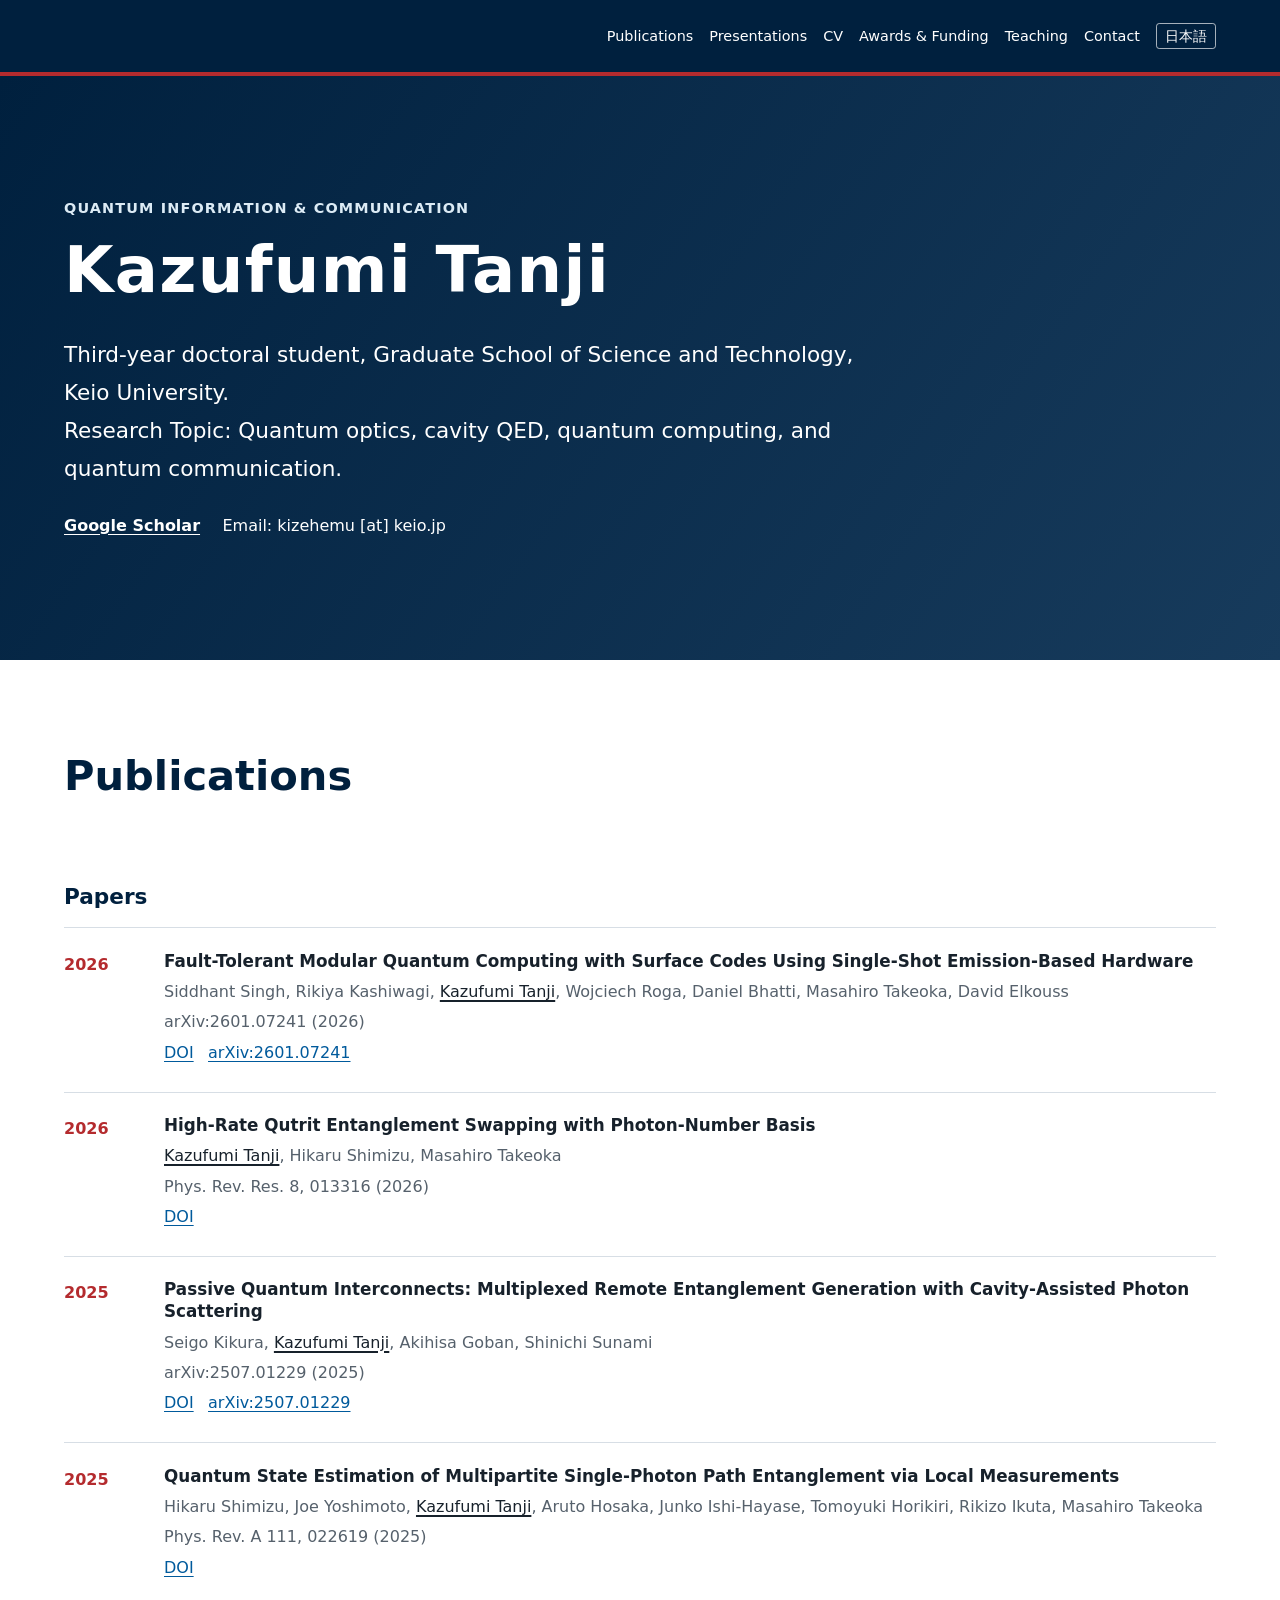
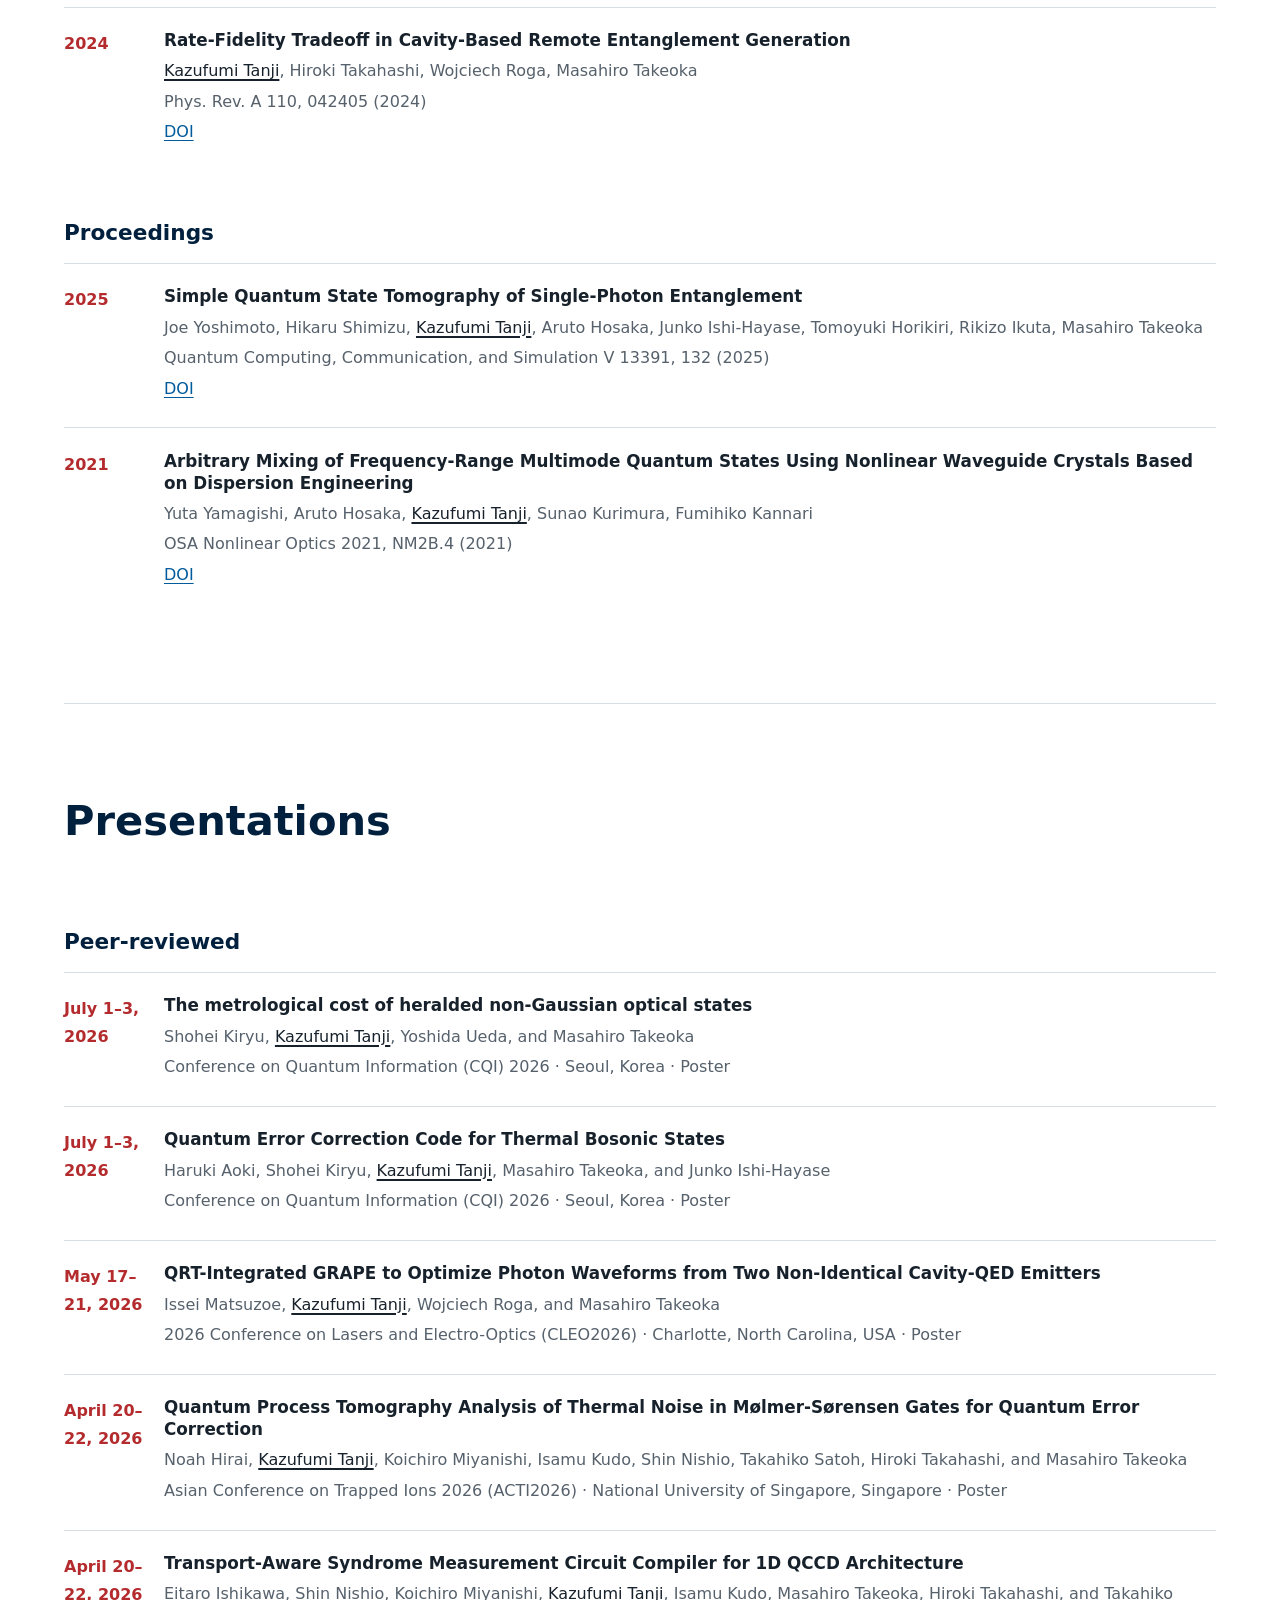
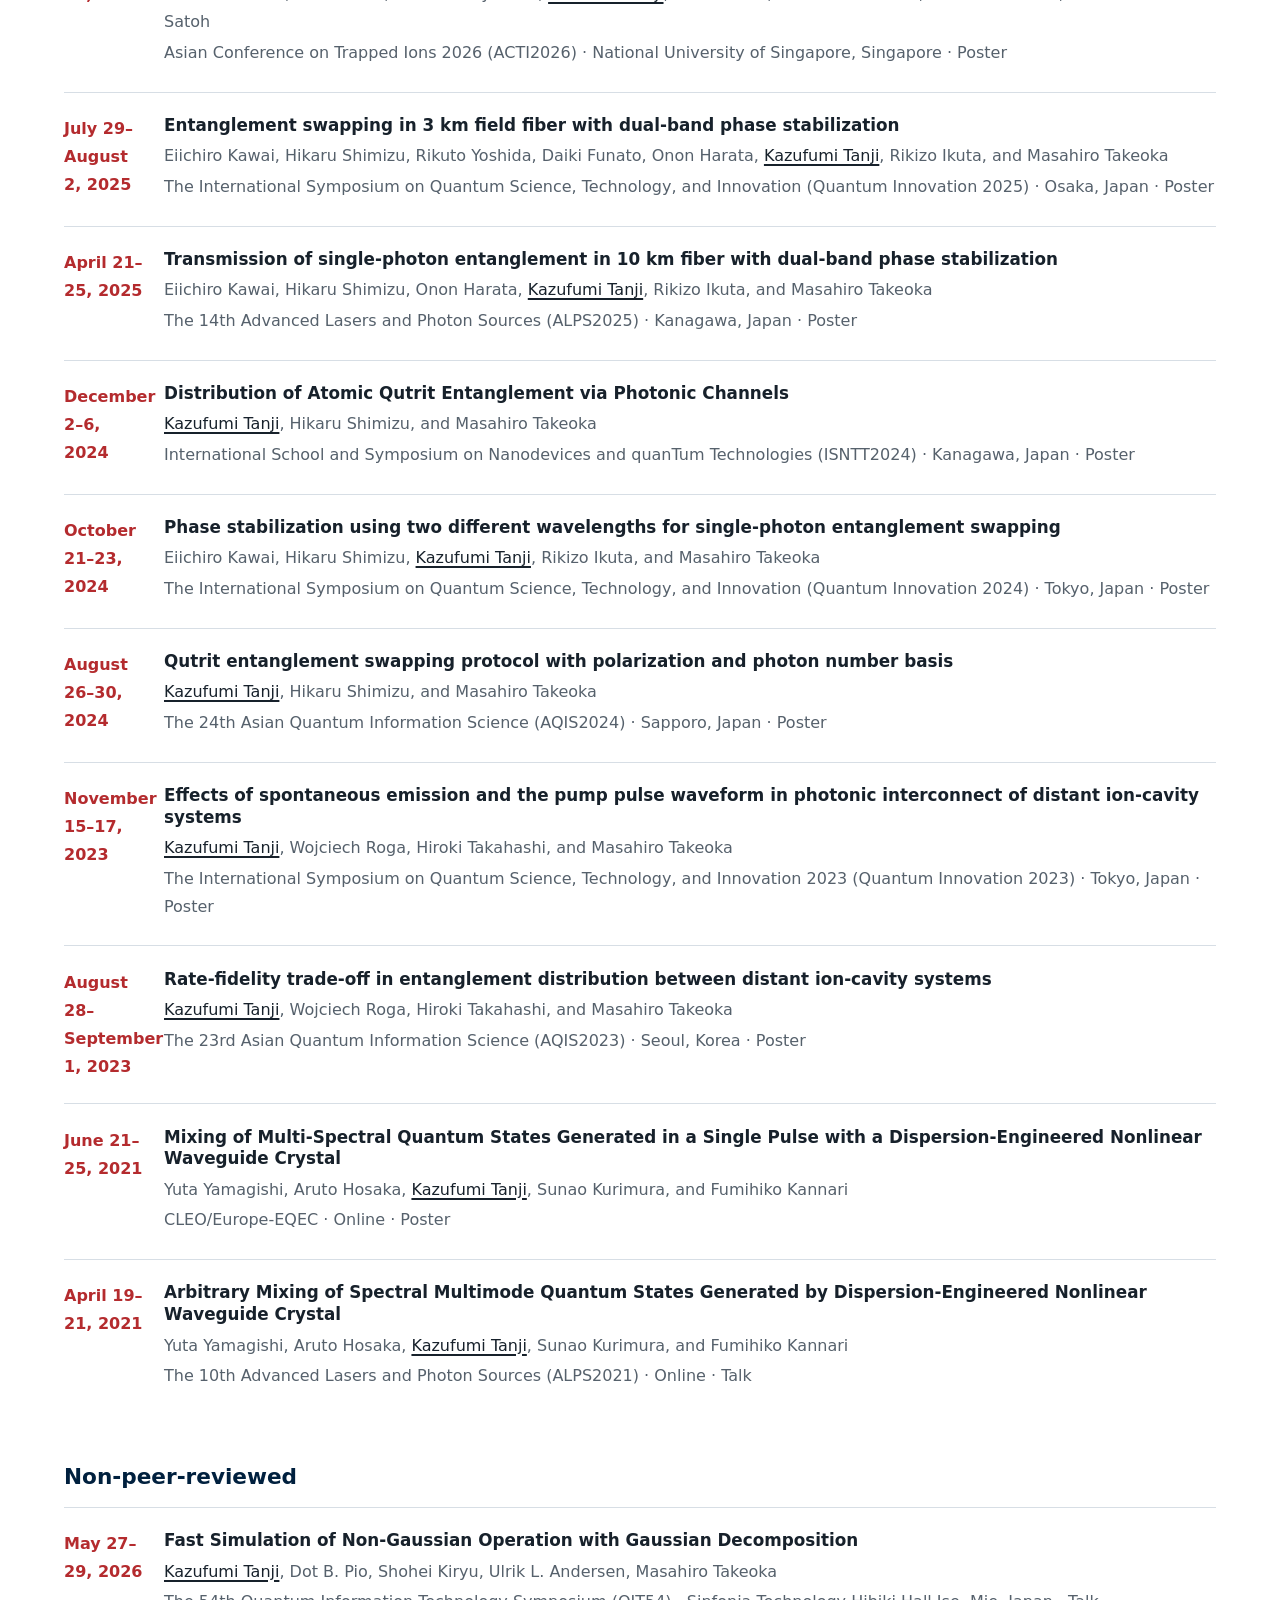
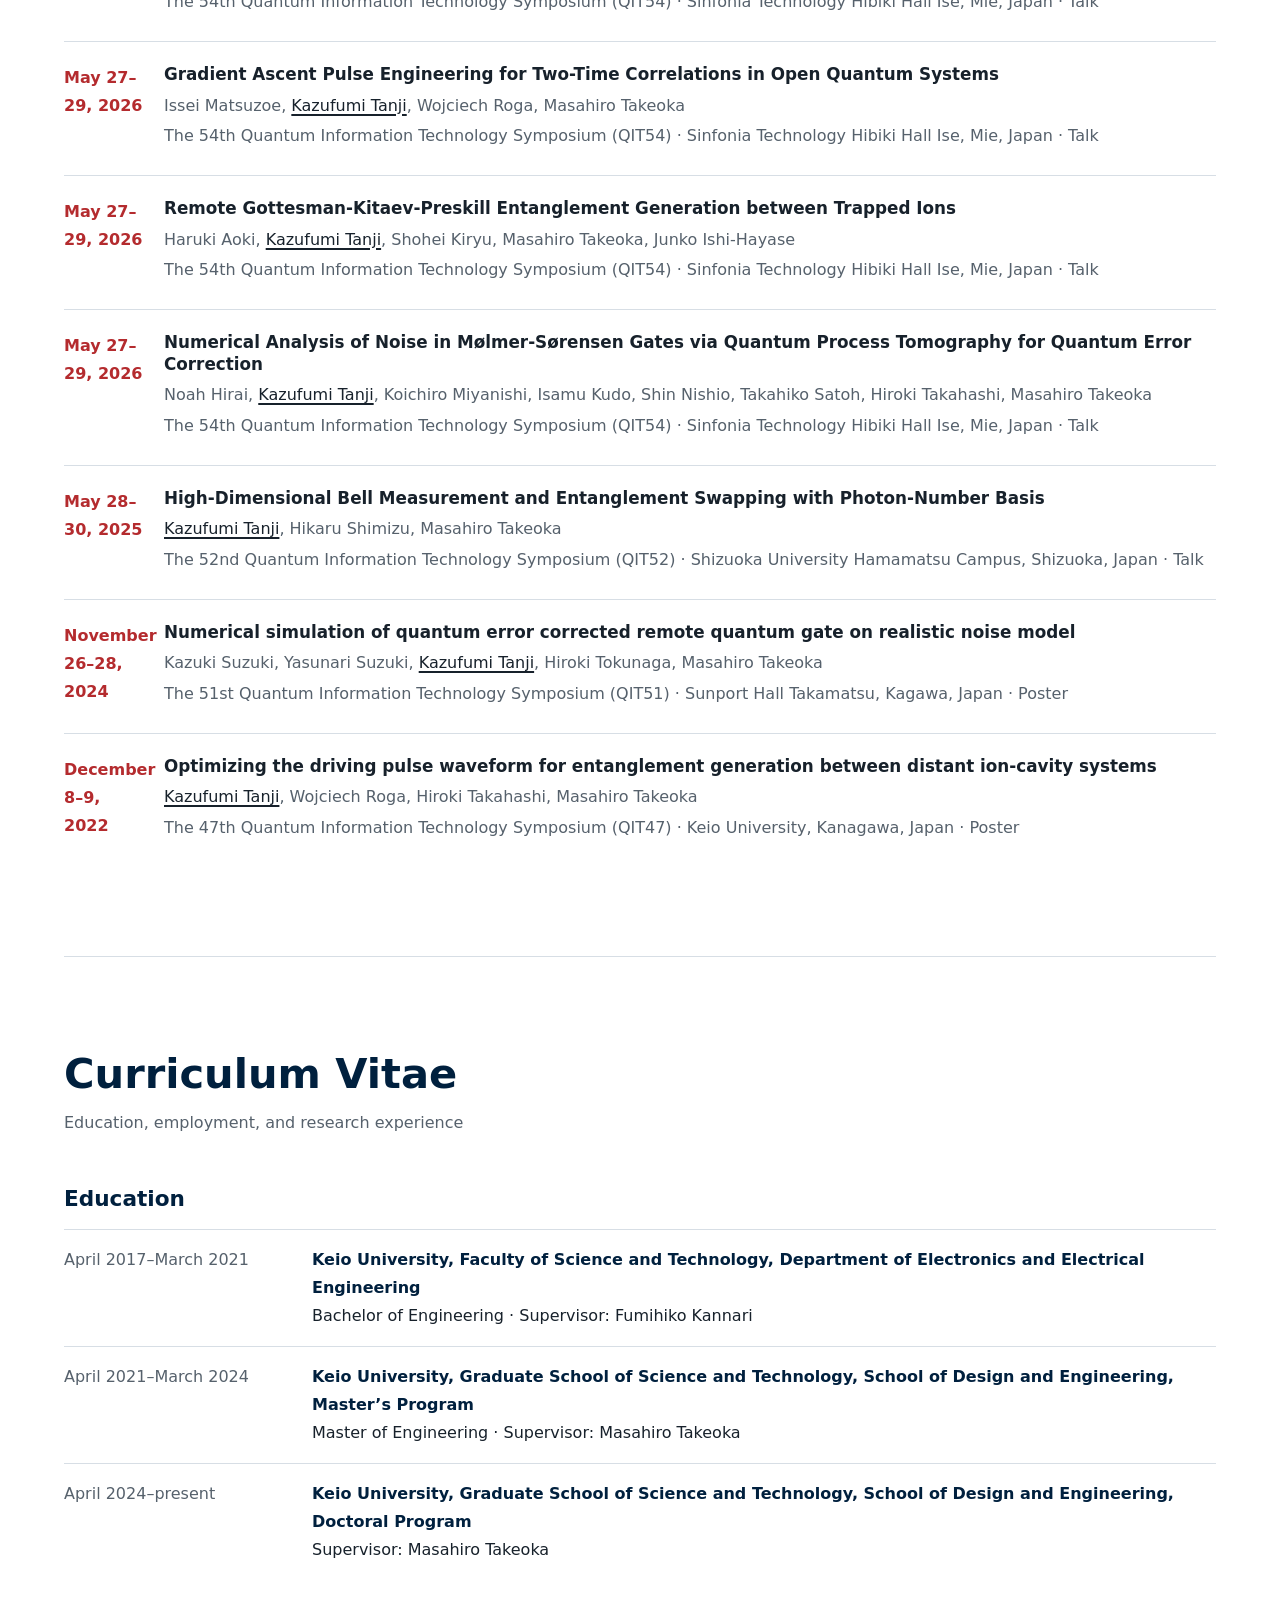
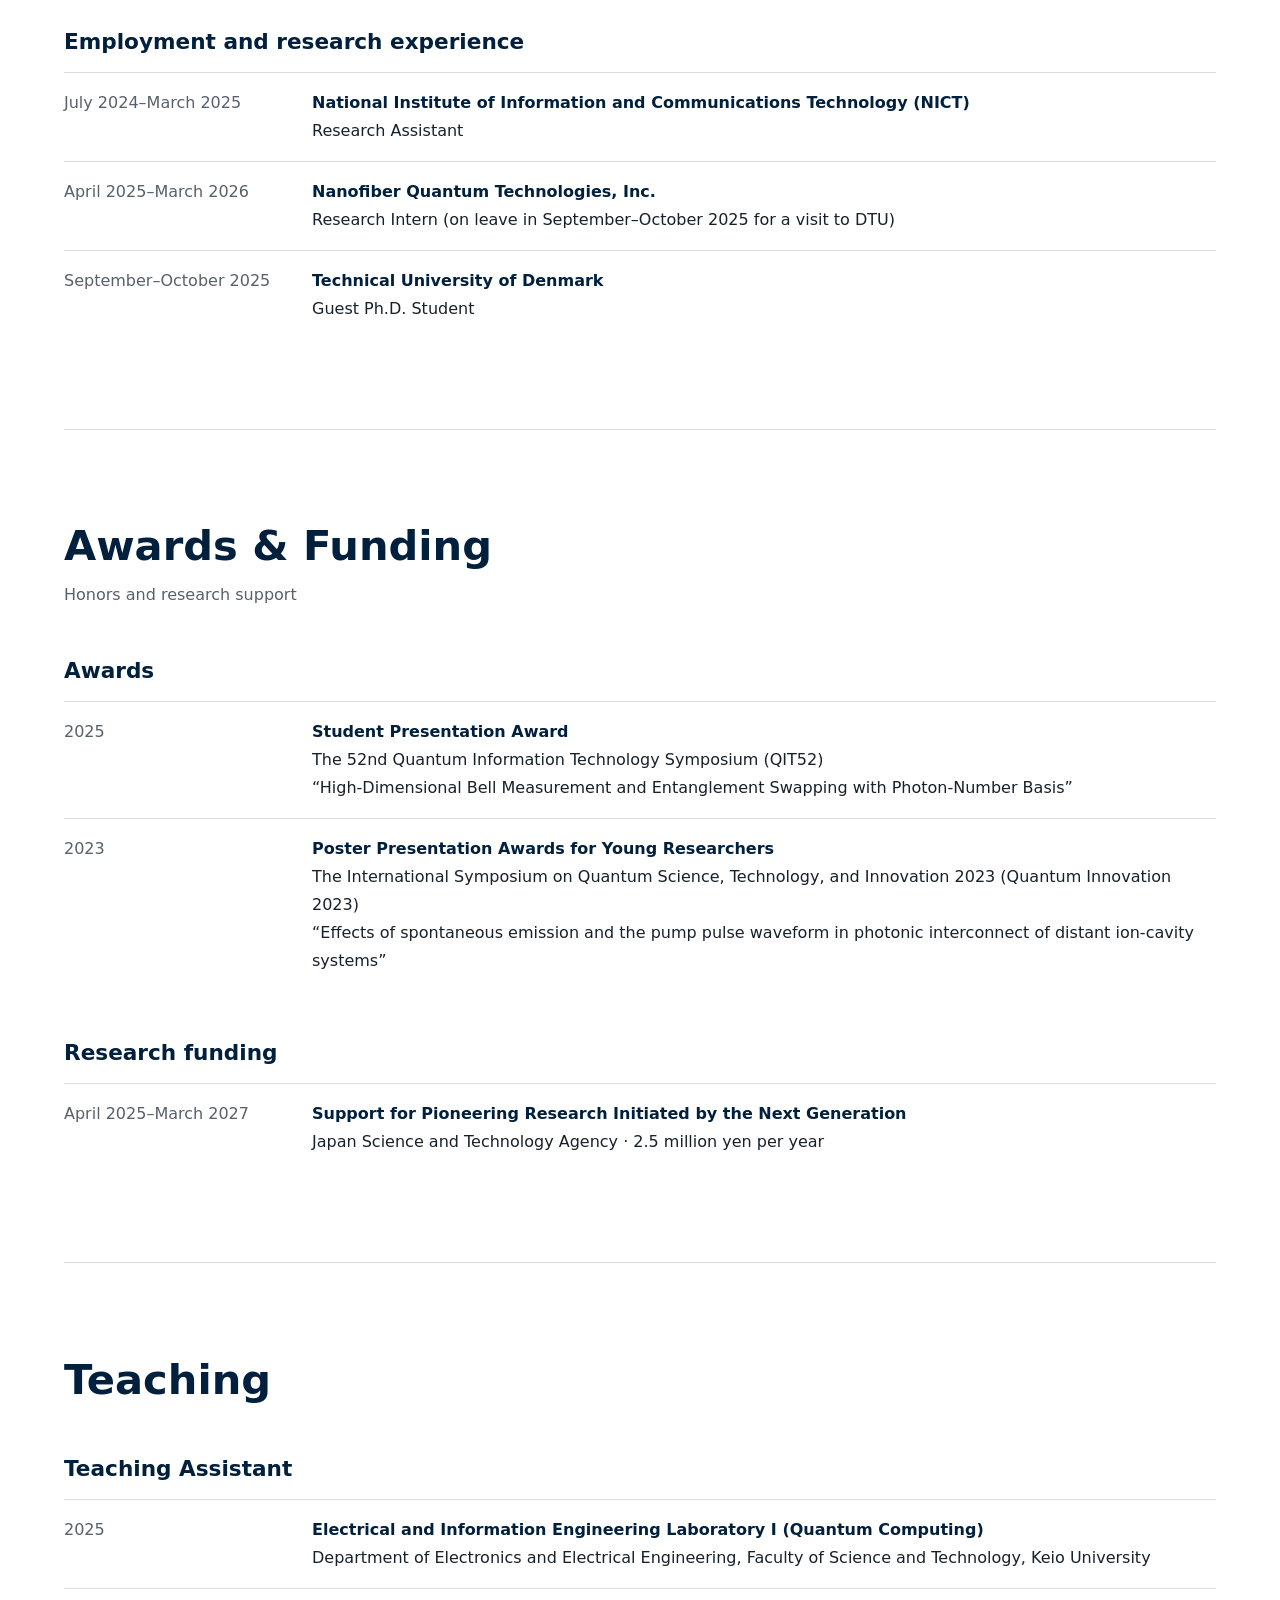
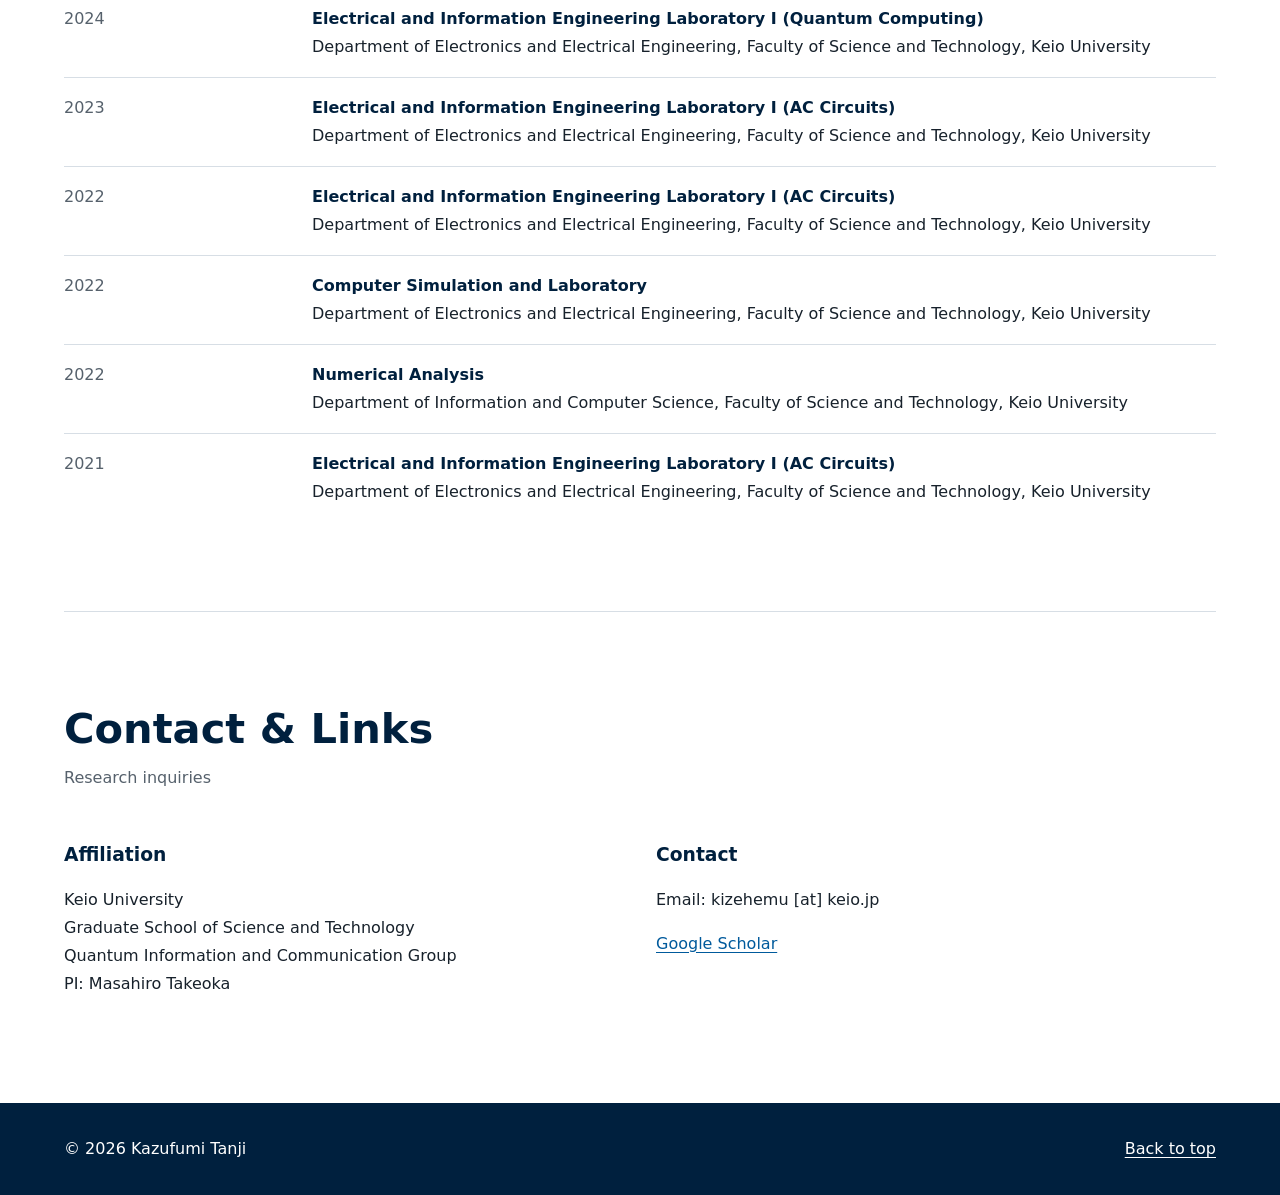
==== en/index.html @ 54928516 "Complete homepage" ====
<!doctype html>
<html lang="en" data-root="..">
<head>
  <meta charset="utf-8">
  <meta name="viewport" content="width=device-width, initial-scale=1">
  <meta name="description" content="Academic homepage of Kazufumi Tanji, a doctoral student researching quantum optics and quantum information at Keio University.">
  <title>Kazufumi Tanji</title>
  <link rel="stylesheet" href="../assets/css/style.css">
  <script src="../assets/js/site.js" defer></script>
</head>
<body>
  <a class="skip-link" href="#main">Skip to main content</a>
  <header class="site-header"><div class="header-inner">
    <button class="nav-toggle" type="button" aria-expanded="false" aria-controls="site-nav">Menu</button>
    <nav id="site-nav" class="site-nav" aria-label="Main navigation"><ul>
      <li><a href="#publications">Publications</a></li><li><a href="#presentations">Presentations</a></li><li><a href="#cv">CV</a></li><li><a href="#awards">Awards &amp; Funding</a></li><li><a href="#teaching">Teaching</a></li><li><a href="#contact">Contact</a></li><li><a class="language-link" href="../" lang="ja" hreflang="ja">日本語</a></li>
    </ul></nav>
  </div></header>
  <main id="main">
    <section id="home" class="hero" aria-labelledby="hero-title"><div class="hero-inner">
      <p class="eyebrow">Quantum Information &amp; Communication</p><h1 id="hero-title">Kazufumi Tanji</h1>
      <p class="lead">Third-year doctoral student, Graduate School of Science and Technology, Keio University.<br>Research Topic: Quantum optics, cavity QED, quantum computing, and quantum communication.</p>
      <p class="hero-links"><a href="https://scholar.google.com/citations?user=CRwnXqMAAAAJ&amp;hl">Google Scholar</a><span>Email: kizehemu<span aria-hidden="true"> [at] </span><span class="sr-only"> at </span>keio.jp</span></p>
    </div></section>
    <section id="publications" class="section" aria-labelledby="publications-title"><div class="section-heading"><h2 id="publications-title">Publications</h2></div><div id="publications-list" class="entries" aria-live="polite"><p class="status">Loading publications.</p></div></section>
    <section id="presentations" class="section" aria-labelledby="presentations-title"><div class="section-heading"><h2 id="presentations-title">Presentations</h2></div><div id="presentations-list" class="entries" aria-live="polite"><p class="status">Loading presentations.</p></div></section>
    <section id="cv" class="section" aria-labelledby="cv-title">
      <div class="section-heading"><h2 id="cv-title">Curriculum Vitae</h2><p>Education, employment, and research experience</p></div>
      <h3 class="subsection-title">Education</h3><ol class="timeline">
        <li><span class="period">April 2017–March 2021</span><span><strong>Keio University, Faculty of Science and Technology, Department of Electronics and Electrical Engineering</strong><br>Bachelor of Engineering · Supervisor: Fumihiko Kannari</span></li>
        <li><span class="period">April 2021–March 2024</span><span><strong>Keio University, Graduate School of Science and Technology, School of Design and Engineering, Master’s Program</strong><br>Master of Engineering · Supervisor: Masahiro Takeoka</span></li>
        <li><span class="period">April 2024–present</span><span><strong>Keio University, Graduate School of Science and Technology, School of Design and Engineering, Doctoral Program</strong><br>Supervisor: Masahiro Takeoka</span></li>
      </ol>
      <h3 class="subsection-title">Employment and research experience</h3><ol class="timeline">
        <li><span class="period">July 2024–March 2025</span><span><strong>National Institute of Information and Communications Technology (NICT)</strong><br>Research Assistant</span></li>
        <li><span class="period">April 2025–March 2026</span><span><strong>Nanofiber Quantum Technologies, Inc.</strong><br>Research Intern (on leave in September–October 2025 for a visit to DTU)</span></li>
        <li><span class="period">September–October 2025</span><span><strong>Technical University of Denmark</strong><br>Guest Ph.D. Student</span></li>
      </ol>
    </section>
    <section id="awards" class="section" aria-labelledby="awards-title">
      <div class="section-heading"><h2 id="awards-title">Awards &amp; Funding</h2><p>Honors and research support</p></div>
      <h3 class="subsection-title">Awards</h3><ol class="timeline">
        <li><span class="period">2025</span><span><strong>Student Presentation Award</strong><br>The 52nd Quantum Information Technology Symposium (QIT52)<br>“High-Dimensional Bell Measurement and Entanglement Swapping with Photon-Number Basis”</span></li>
        <li><span class="period">2023</span><span><strong>Poster Presentation Awards for Young Researchers</strong><br>The International Symposium on Quantum Science, Technology, and Innovation 2023 (Quantum Innovation 2023)<br>“Effects of spontaneous emission and the pump pulse waveform in photonic interconnect of distant ion-cavity systems”</span></li>
      </ol>
      <h3 class="subsection-title">Research funding</h3><ol class="timeline"><li><span class="period">April 2025–March 2027</span><span><strong>Support for Pioneering Research Initiated by the Next Generation</strong><br>Japan Science and Technology Agency · 2.5 million yen per year</span></li></ol>
    </section>
    <section id="teaching" class="section" aria-labelledby="teaching-title"><div class="section-heading"><h2 id="teaching-title">Teaching</h2></div><h3 class="subsection-title">Teaching Assistant</h3><ol class="timeline">
      <li><span class="period">2025</span><span><strong>Electrical and Information Engineering Laboratory I (Quantum Computing)</strong><br>Department of Electronics and Electrical Engineering, Faculty of Science and Technology, Keio University</span></li>
      <li><span class="period">2024</span><span><strong>Electrical and Information Engineering Laboratory I (Quantum Computing)</strong><br>Department of Electronics and Electrical Engineering, Faculty of Science and Technology, Keio University</span></li>
      <li><span class="period">2023</span><span><strong>Electrical and Information Engineering Laboratory I (AC Circuits)</strong><br>Department of Electronics and Electrical Engineering, Faculty of Science and Technology, Keio University</span></li>
      <li><span class="period">2022</span><span><strong>Electrical and Information Engineering Laboratory I (AC Circuits)</strong><br>Department of Electronics and Electrical Engineering, Faculty of Science and Technology, Keio University</span></li>
      <li><span class="period">2022</span><span><strong>Computer Simulation and Laboratory</strong><br>Department of Electronics and Electrical Engineering, Faculty of Science and Technology, Keio University</span></li>
      <li><span class="period">2022</span><span><strong>Numerical Analysis</strong><br>Department of Information and Computer Science, Faculty of Science and Technology, Keio University</span></li>
      <li><span class="period">2021</span><span><strong>Electrical and Information Engineering Laboratory I (AC Circuits)</strong><br>Department of Electronics and Electrical Engineering, Faculty of Science and Technology, Keio University</span></li>
    </ol></section>
    <section id="contact" class="section" aria-labelledby="contact-title"><div class="section-heading"><h2 id="contact-title">Contact &amp; Links</h2><p>Research inquiries</p></div><div class="contact-grid">
      <div><h3>Affiliation</h3><p>Keio University<br>Graduate School of Science and Technology<br>Quantum Information and Communication Group<br>PI: Masahiro Takeoka</p></div>
      <div><h3>Contact</h3><p>Email: <span id="email">kizehemu<span aria-hidden="true"> [at] </span><span class="sr-only"> at </span>keio.jp</span></p><p><a href="https://scholar.google.com/citations?user=CRwnXqMAAAAJ&amp;hl">Google Scholar</a></p></div>
    </div></section>
  </main>
  <footer class="site-footer"><div class="footer-inner"><p>© <span data-year></span> Kazufumi Tanji</p><p><a href="#home" style="color:#fff">Back to top</a></p></div></footer>
</body>
</html>
---- assets/css/style.css ----
:root {
  --navy: #00203e;
  --navy-soft: #173b5c;
  --red: #b42b2e;
  --ink: #17212b;
  --muted: #56616c;
  --line: #d7dee5;
  --paper: #ffffff;
  --wash: #f4f7f9;
  --content: 72rem;
  --sans: "Noto Sans JP", "Noto Sans", system-ui, -apple-system, BlinkMacSystemFont, "Segoe UI", sans-serif;
  --serif: "Noto Serif JP", "Noto Serif", Georgia, serif;
}

* { box-sizing: border-box; }
.sr-only { position: absolute; width: 1px; height: 1px; padding: 0; margin: -1px; overflow: hidden; clip: rect(0, 0, 0, 0); white-space: nowrap; border: 0; }
html { scroll-behavior: smooth; }
body {
  margin: 0;
  color: var(--ink);
  background: var(--paper);
  font-family: var(--sans);
  font-size: 1rem;
  line-height: 1.75;
}
a { color: #005a9c; text-underline-offset: .2em; }
a:hover { color: var(--red); }
a:focus-visible, button:focus-visible { outline: 3px solid var(--red); outline-offset: 3px; }
.skip-link { position: fixed; left: 1rem; top: -5rem; z-index: 100; padding: .6rem 1rem; color: #fff; background: var(--navy); }
.skip-link:focus { top: 1rem; }
.site-header { position: sticky; top: 0; z-index: 10; color: #fff; background: var(--navy); border-bottom: 4px solid var(--red); }
.header-inner { width: min(calc(100% - 2rem), var(--content)); margin: auto; display: flex; align-items: center; justify-content: flex-end; gap: 1rem; min-height: 4.5rem; }
.nav-toggle { display: none; padding: .45rem .65rem; color: #fff; background: transparent; border: 1px solid #fff; border-radius: .2rem; font: inherit; }
.site-nav ul { display: flex; flex-wrap: wrap; align-items: center; gap: .2rem 1rem; margin: 0; padding: 0; list-style: none; }
.site-nav a { color: #fff; font-size: .9rem; text-decoration: none; }
.site-nav a:hover { text-decoration: underline; }
.language-link { padding: .25rem .5rem; border: 1px solid rgba(255,255,255,.65); border-radius: .2rem; }
.hero { color: #fff; background: linear-gradient(125deg, var(--navy), var(--navy-soft)); }
.hero-inner { width: min(calc(100% - 2rem), var(--content)); margin: auto; padding: clamp(4rem, 10vw, 7.5rem) 0; }
.eyebrow { margin: 0 0 .5rem; color: #dcebf5; font-size: .9rem; font-weight: 700; letter-spacing: .08em; text-transform: uppercase; }
h1, h2, h3 { font-family: var(--sans); line-height: 1.3; }
h1 { max-width: 16ch; margin: 0; font-size: clamp(2.15rem, 5.5vw, 4rem); letter-spacing: .02em; }
.hero .lead { max-width: 52rem; margin: 1.5rem 0 0; font-size: clamp(1.05rem, 2.4vw, 1.35rem); }
.hero-links { display: flex; flex-wrap: wrap; gap: .5rem 1.4rem; margin: 1.5rem 0 0; }
.hero-links a { color: #fff; font-weight: 700; }
main section { scroll-margin-top: 6rem; }
.section { width: min(calc(100% - 2rem), var(--content)); margin: auto; padding: clamp(3.5rem, 7vw, 6rem) 0; }
.section + .section { border-top: 1px solid var(--line); }
.section-heading { display: grid; grid-template-columns: 1fr; gap: .5rem; margin-bottom: 2rem; }
.section-heading h2 { margin: 0; color: var(--navy); font-size: clamp(1.8rem, 4vw, 2.6rem); }
.section-heading p { margin: 0; color: var(--muted); }
.entries { display: grid; gap: 0; }
.entry { display: grid; grid-template-columns: 5rem 1fr; gap: 1.25rem; padding: 1.4rem 0; border-top: 1px solid var(--line); }
.entry-year { color: var(--red); font-weight: 800; font-variant-numeric: tabular-nums; }
.entry h3 { margin: 0 0 .35rem; font-family: var(--sans); font-size: 1.05rem; }
.entry p { margin: .15rem 0; }
.authors, .meta { color: var(--muted); }
.me { color: var(--ink); text-decoration: underline; text-decoration-thickness: .12em; text-underline-offset: .18em; }
.entry-links { display: flex; flex-wrap: wrap; gap: .4rem .9rem; margin-top: .35rem; }
.year-group h3 { margin: 2.5rem 0 .5rem; color: var(--red); font-family: var(--sans); font-size: 1.2rem; }
.year-group:first-child h3 { margin-top: 0; }
.subsection-title { margin: 3rem 0 1rem; color: var(--navy); font-size: 1.35rem; }
.timeline { margin: 0; padding: 0; list-style: none; }
.timeline li { display: grid; grid-template-columns: minmax(10rem, 14rem) 1fr; gap: 1.5rem; padding: 1rem 0; border-top: 1px solid var(--line); }
.period { color: var(--muted); font-variant-numeric: tabular-nums; }
.timeline strong { color: var(--navy); }
.notice { padding: 1rem 1.2rem; background: var(--wash); border-left: 4px solid var(--red); }
.contact-grid { display: grid; grid-template-columns: repeat(2, minmax(0, 1fr)); gap: 2rem; }
.contact-grid h3 { color: var(--navy); }
.site-footer { color: #fff; background: var(--navy); }
.footer-inner { width: min(calc(100% - 2rem), var(--content)); margin: auto; padding: 2rem 0; display: flex; justify-content: space-between; gap: 1rem; }
.footer-inner p { margin: 0; }
.status { color: var(--muted); }

@media (max-width: 54rem) {
  .nav-toggle { display: block; }
  .site-nav { position: absolute; inset: 4.5rem 0 auto; display: none; padding: 1rem; background: var(--navy); border-bottom: 4px solid var(--red); }
  .site-nav.open { display: block; }
  .site-nav ul { width: min(100%, var(--content)); margin: auto; display: grid; }
  .site-nav a { display: block; padding: .45rem 0; }
  .section-heading { grid-template-columns: 1fr; gap: .5rem; }
}
@media (max-width: 38rem) {
  .entry, .timeline li, .contact-grid { grid-template-columns: 1fr; gap: .3rem; }
  .footer-inner { display: block; }
  .footer-inner p + p { margin-top: .5rem; }
}
@media (prefers-reduced-motion: reduce) { html { scroll-behavior: auto; } }
@media print { .site-header, .skip-link, .nav-toggle { display: none; } .hero { color: #000; background: none; } a { color: #000; } }
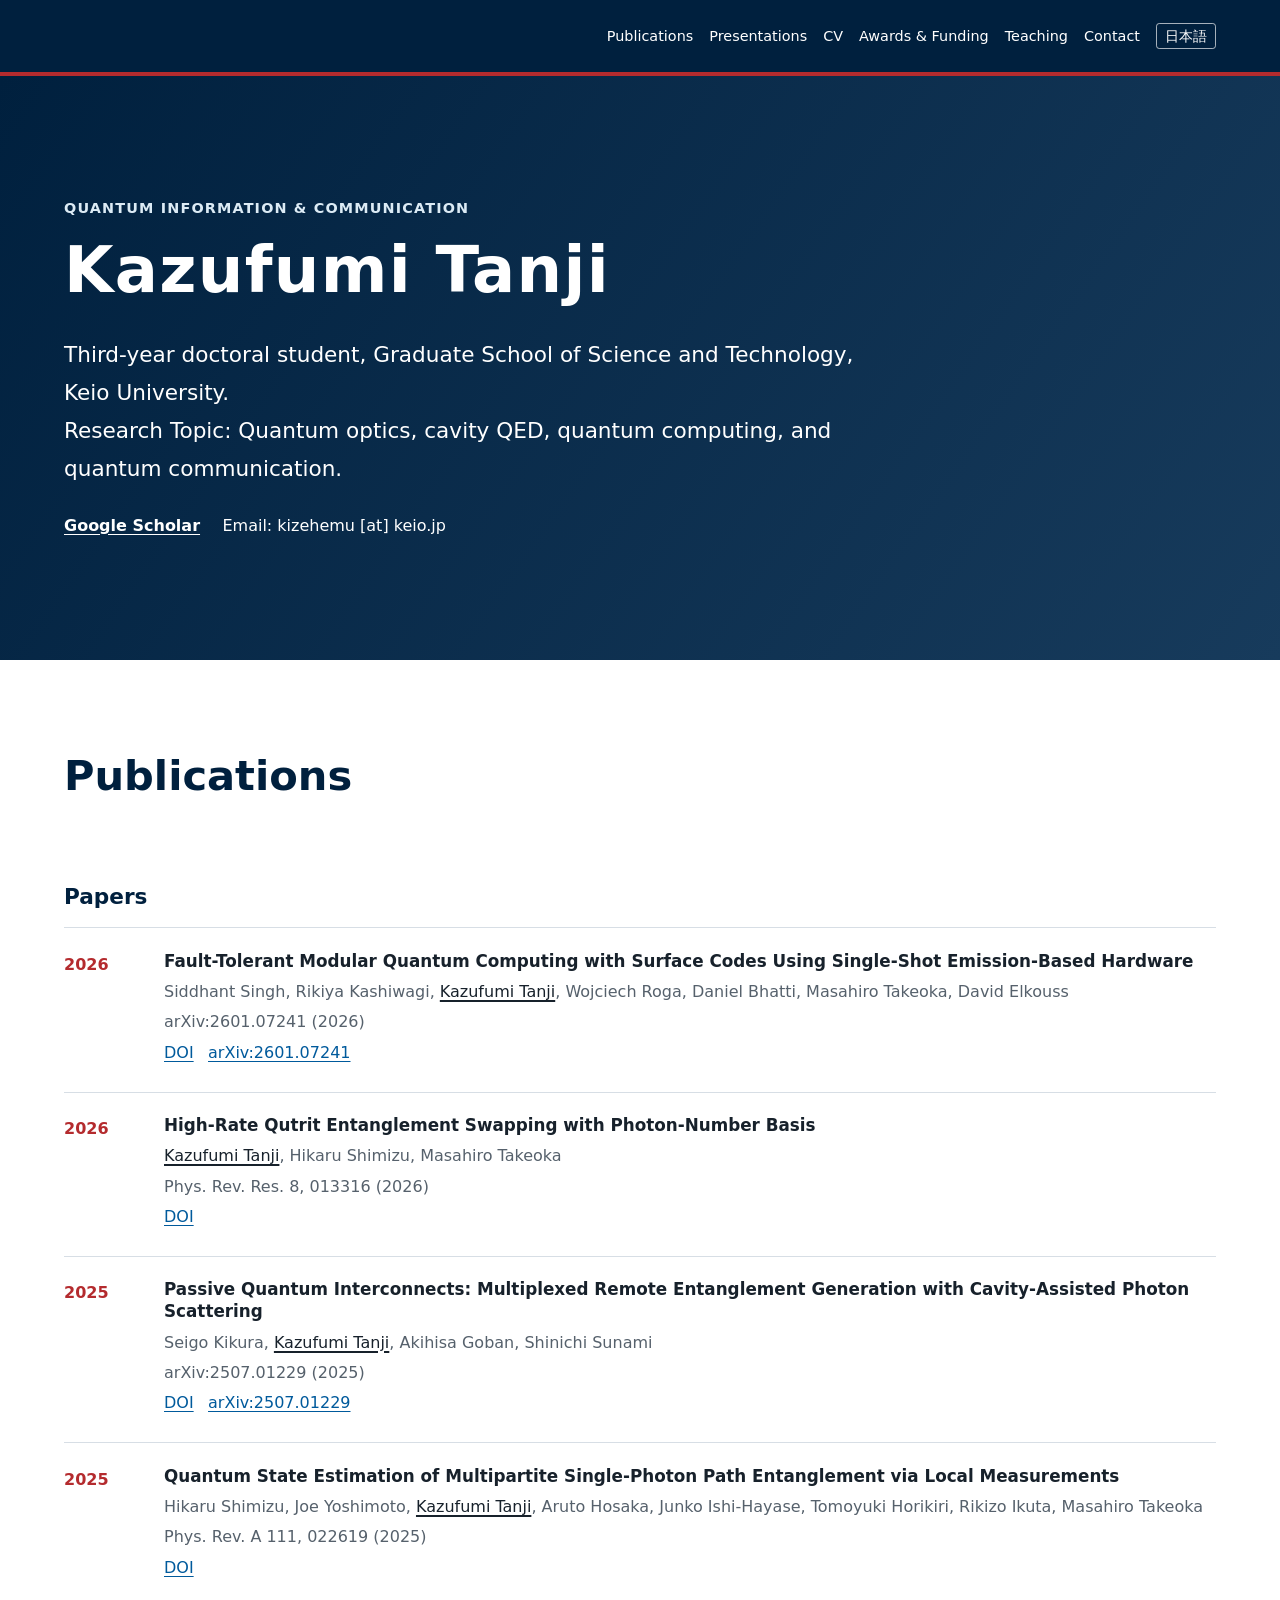
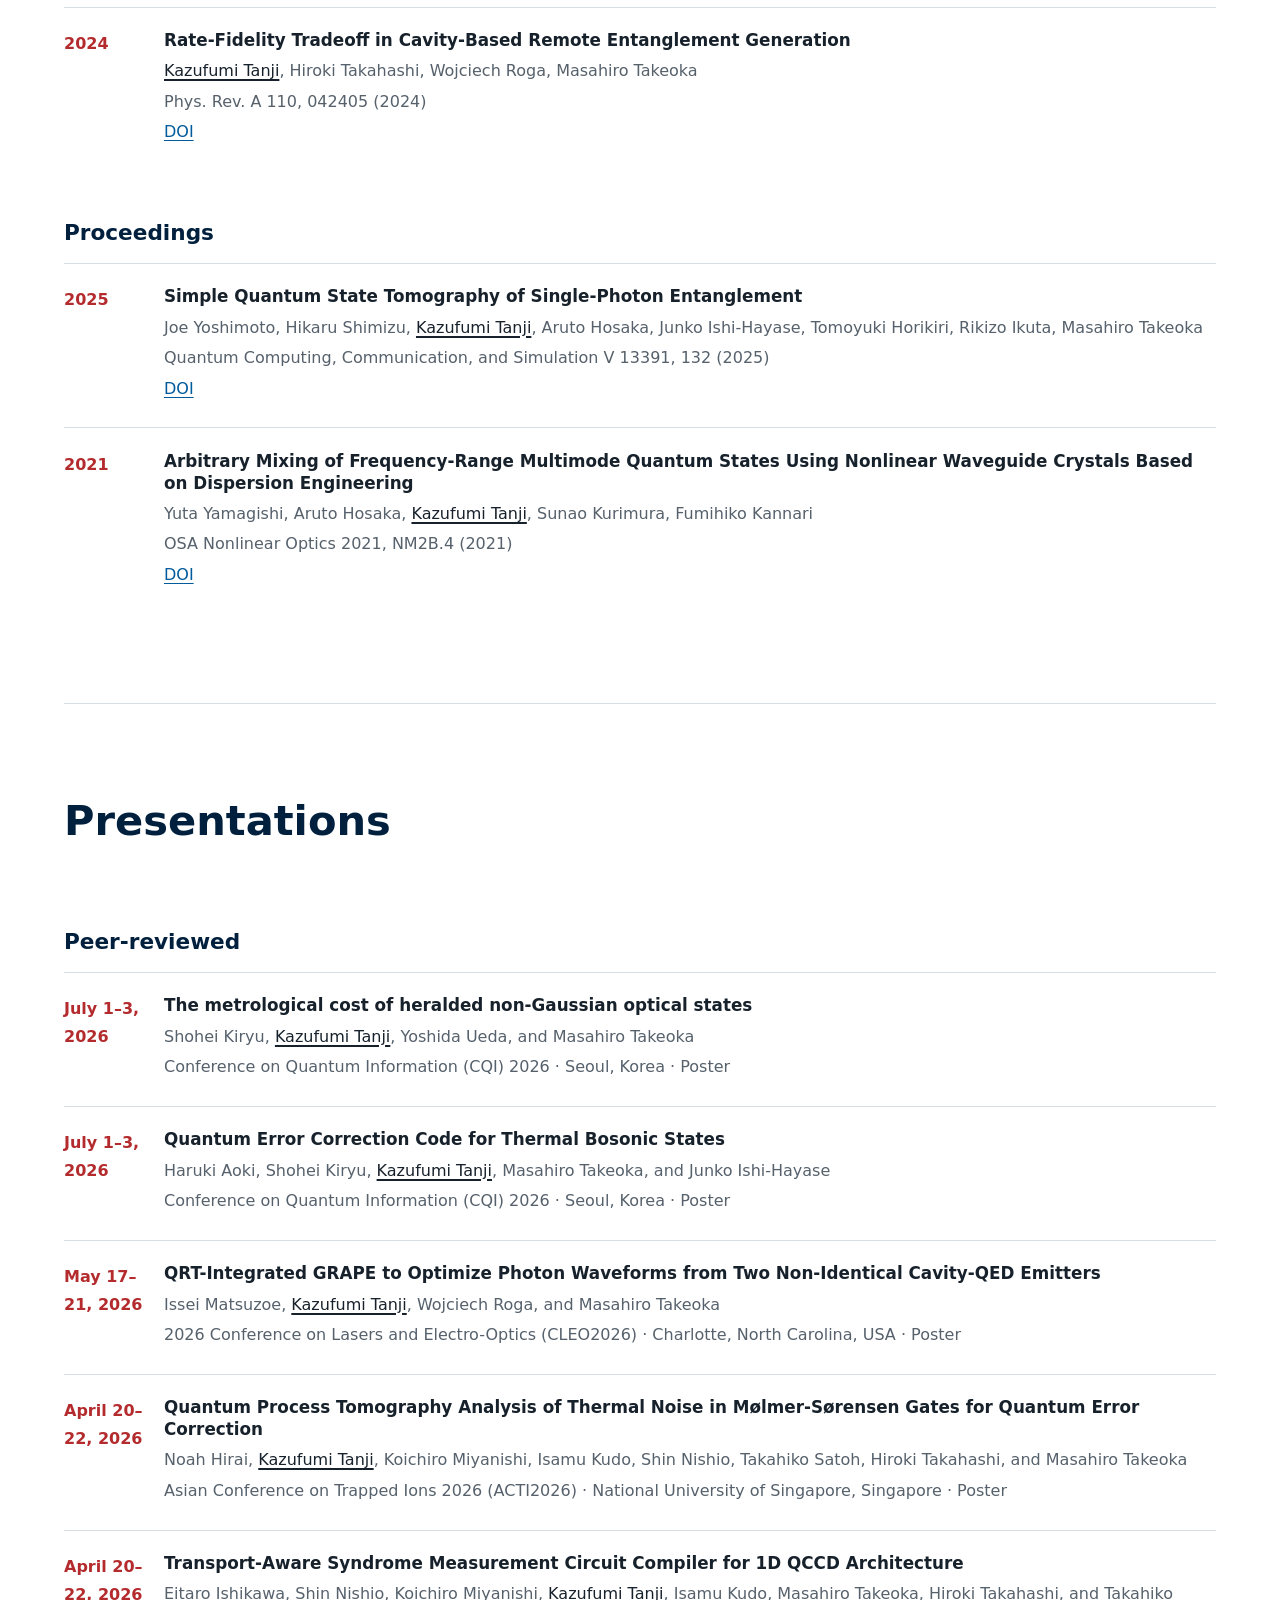
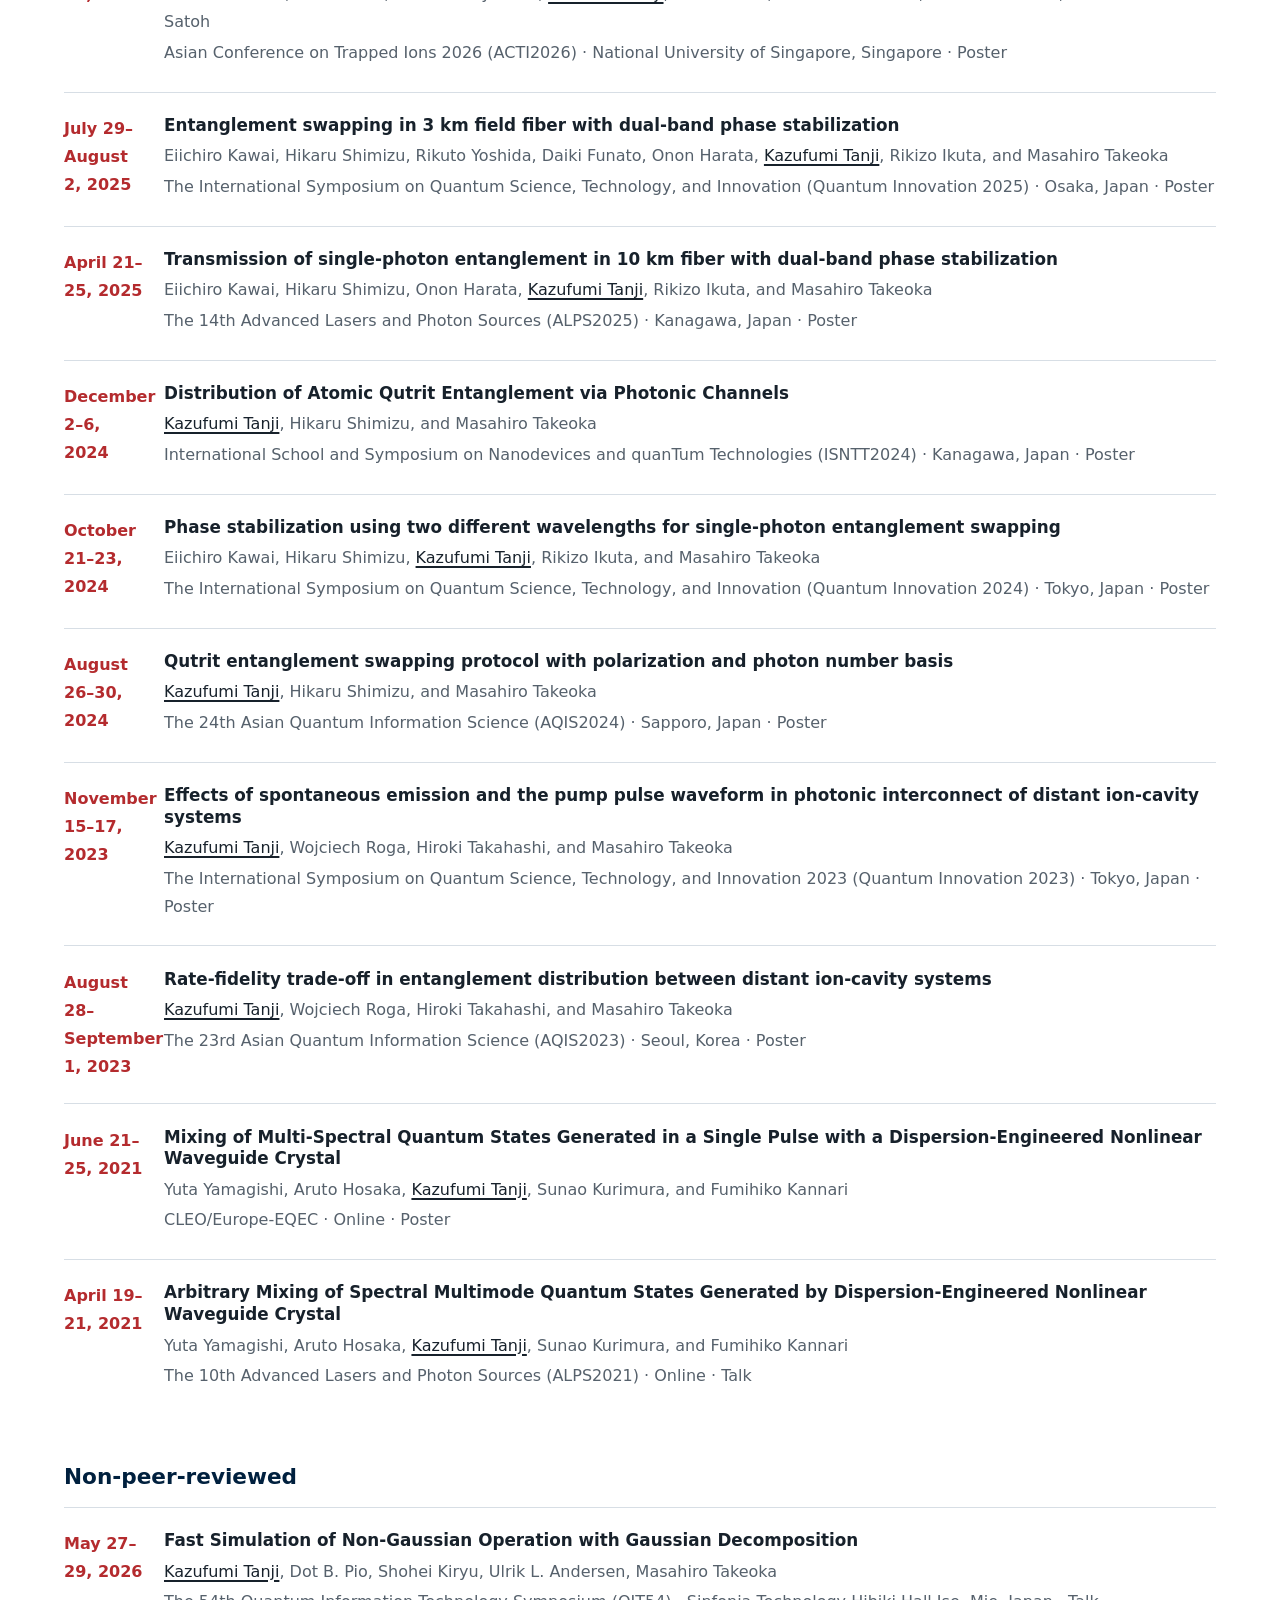
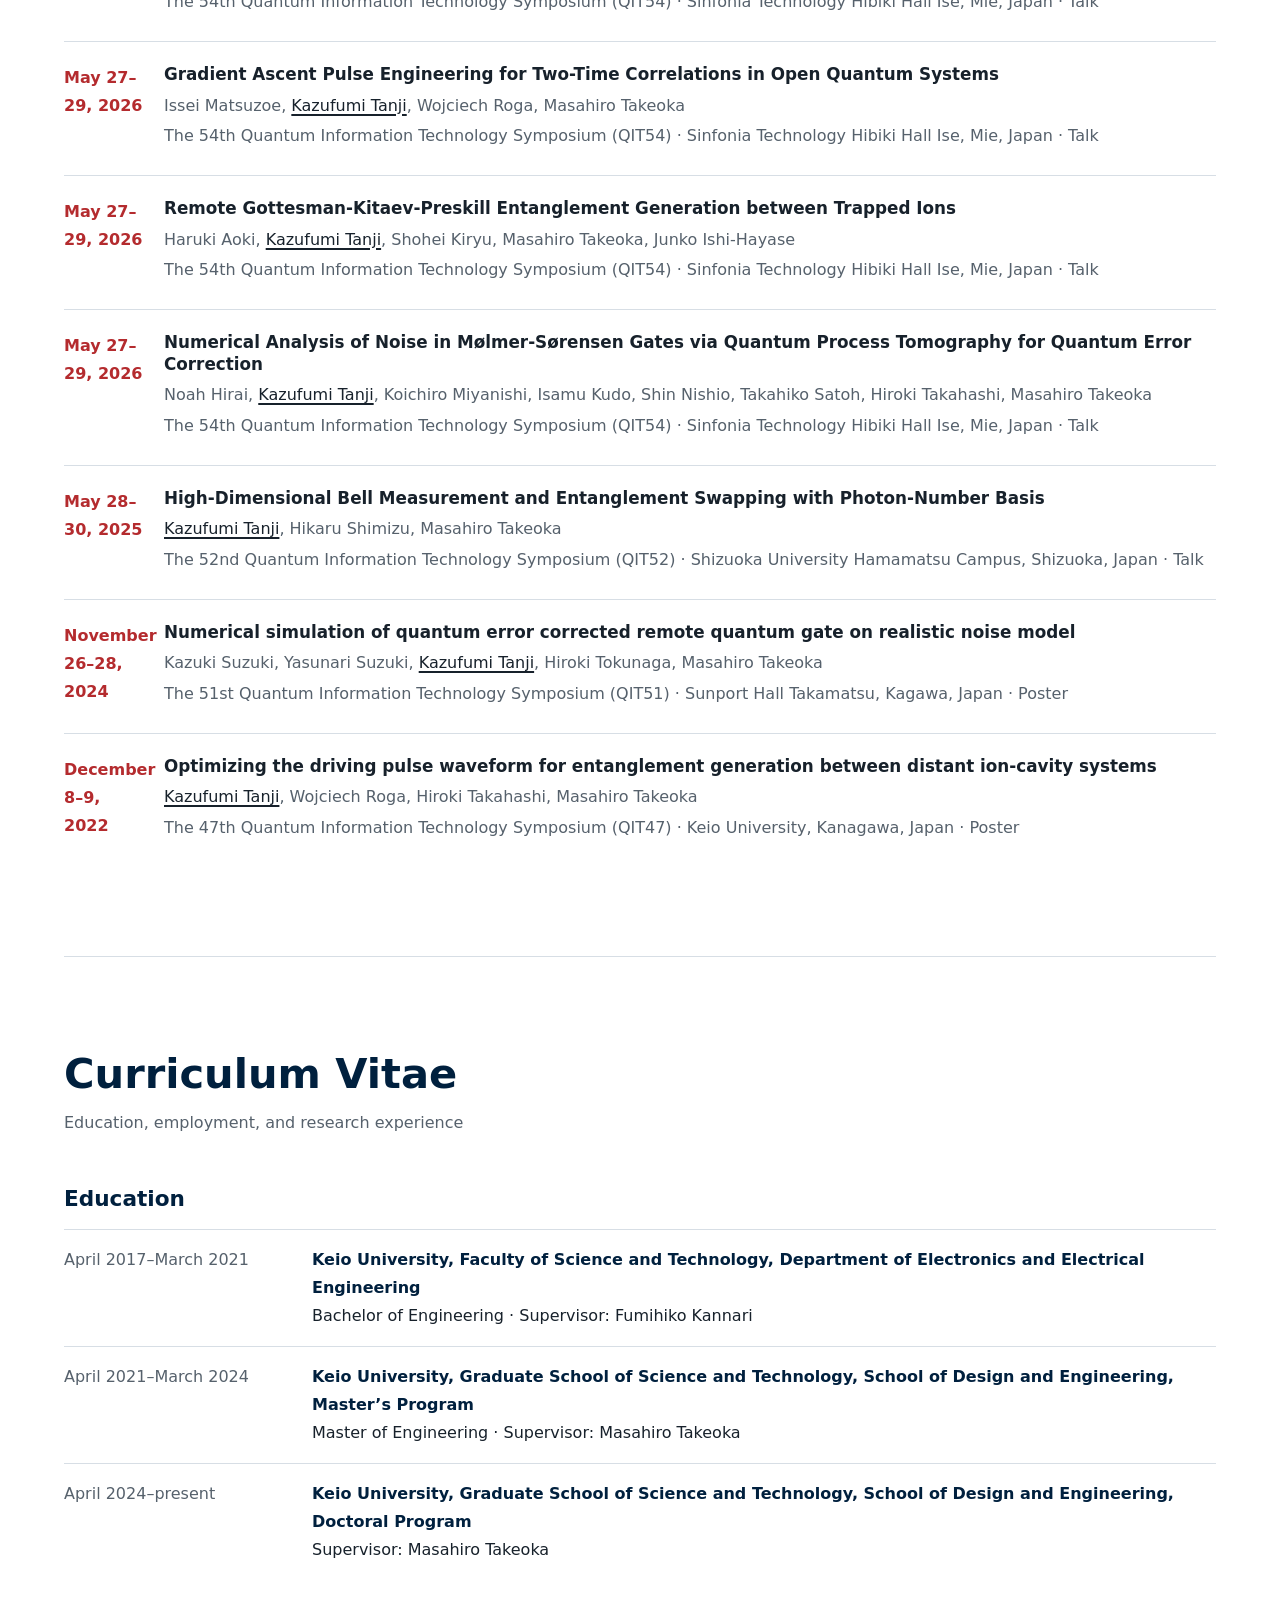
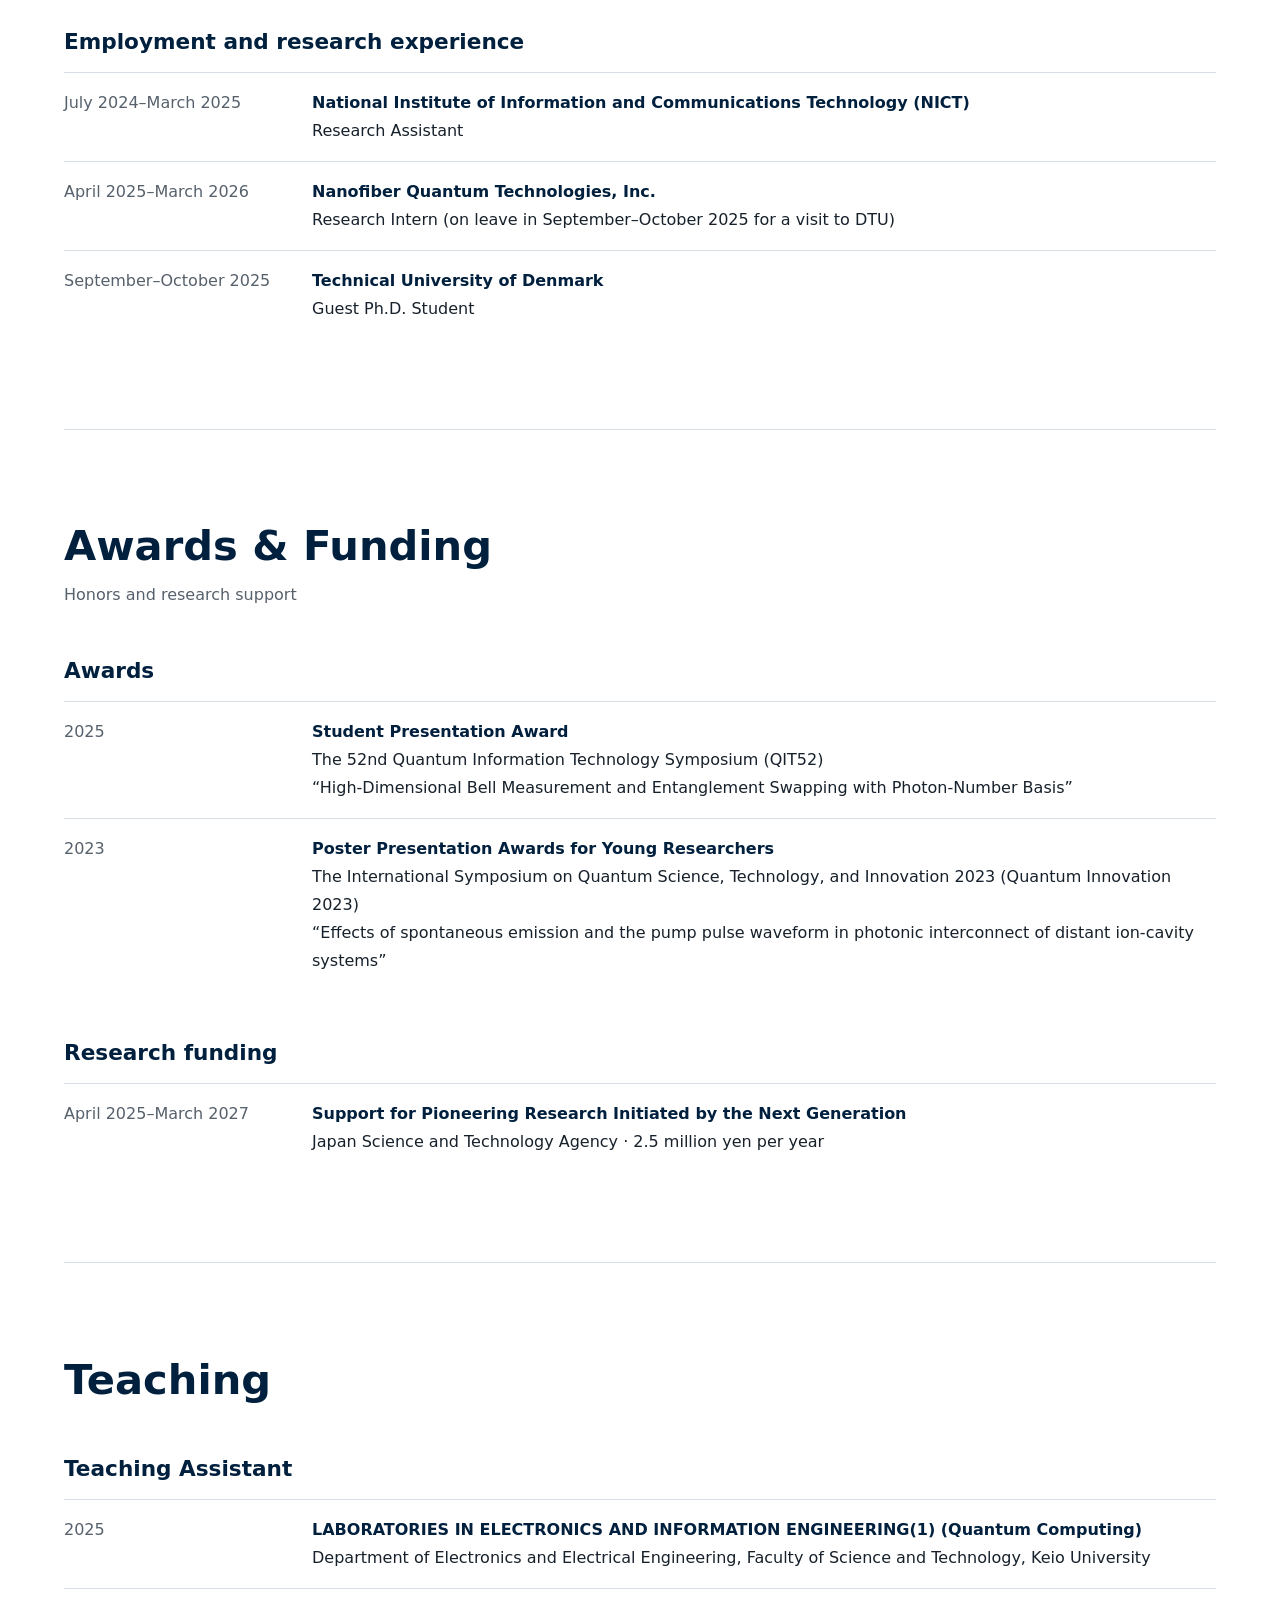
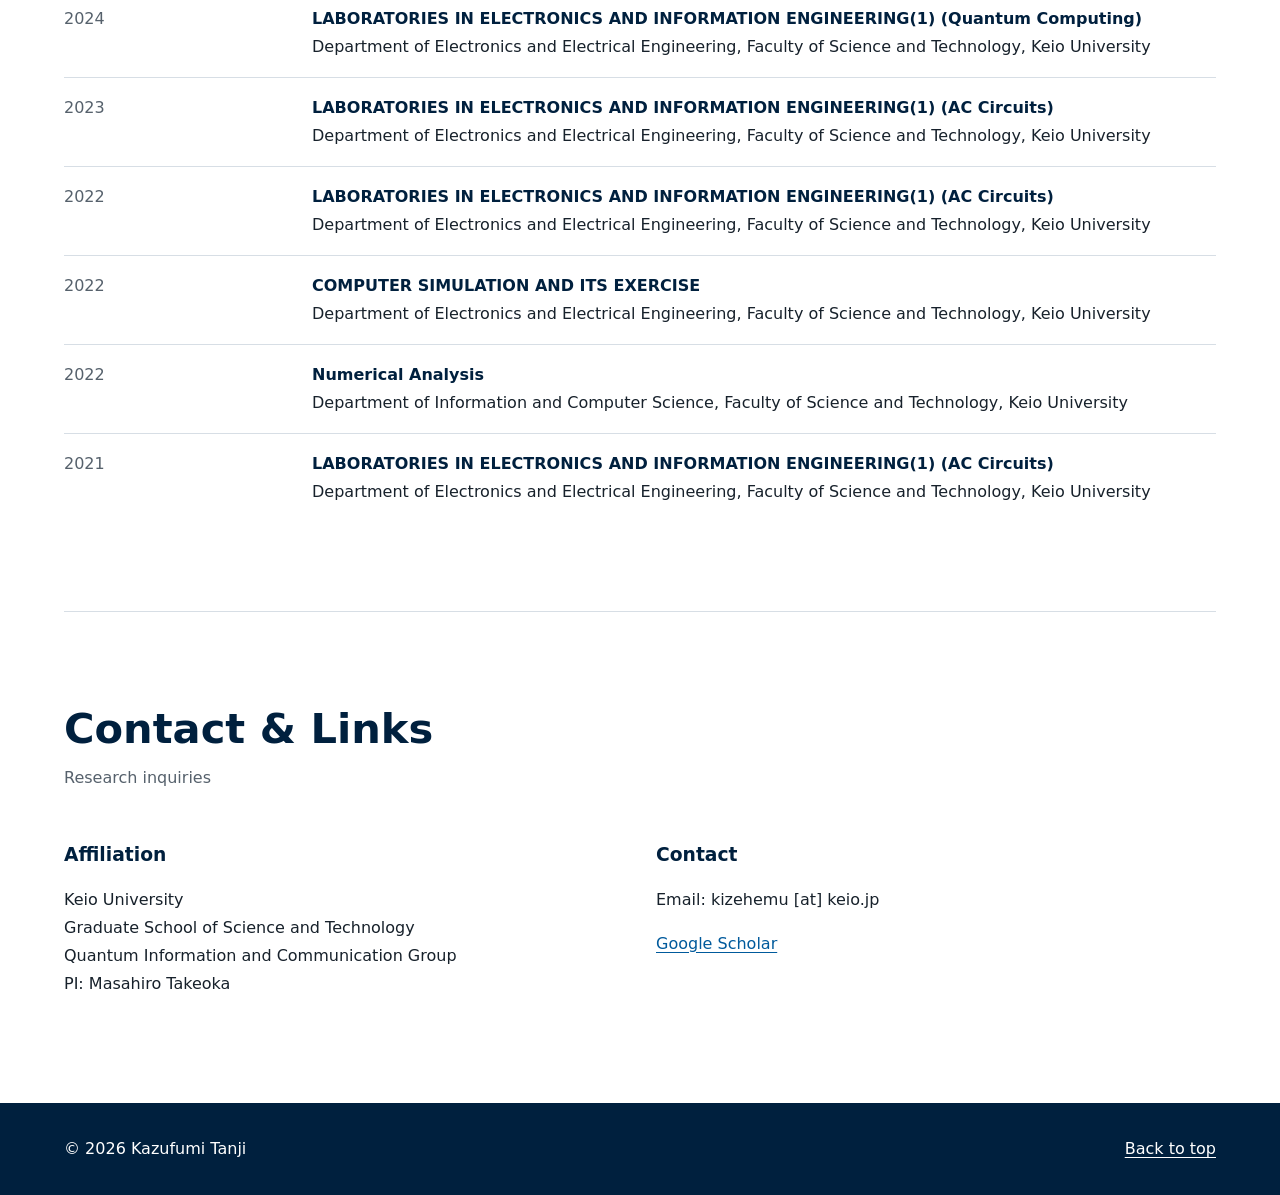
==== commit 897b91dc: "Fix TA" ====
--- a/en/index.html
+++ b/en/index.html
@@ -46,13 +46,13 @@
       <h3 class="subsection-title">Research funding</h3><ol class="timeline"><li><span class="period">April 2025–March 2027</span><span><strong>Support for Pioneering Research Initiated by the Next Generation</strong><br>Japan Science and Technology Agency · 2.5 million yen per year</span></li></ol>
     </section>
     <section id="teaching" class="section" aria-labelledby="teaching-title"><div class="section-heading"><h2 id="teaching-title">Teaching</h2></div><h3 class="subsection-title">Teaching Assistant</h3><ol class="timeline">
-      <li><span class="period">2025</span><span><strong>Electrical and Information Engineering Laboratory I (Quantum Computing)</strong><br>Department of Electronics and Electrical Engineering, Faculty of Science and Technology, Keio University</span></li>
-      <li><span class="period">2024</span><span><strong>Electrical and Information Engineering Laboratory I (Quantum Computing)</strong><br>Department of Electronics and Electrical Engineering, Faculty of Science and Technology, Keio University</span></li>
-      <li><span class="period">2023</span><span><strong>Electrical and Information Engineering Laboratory I (AC Circuits)</strong><br>Department of Electronics and Electrical Engineering, Faculty of Science and Technology, Keio University</span></li>
-      <li><span class="period">2022</span><span><strong>Electrical and Information Engineering Laboratory I (AC Circuits)</strong><br>Department of Electronics and Electrical Engineering, Faculty of Science and Technology, Keio University</span></li>
-      <li><span class="period">2022</span><span><strong>Computer Simulation and Laboratory</strong><br>Department of Electronics and Electrical Engineering, Faculty of Science and Technology, Keio University</span></li>
+      <li><span class="period">2025</span><span><strong>LABORATORIES IN ELECTRONICS AND INFORMATION ENGINEERING(1) (Quantum Computing)</strong><br>Department of Electronics and Electrical Engineering, Faculty of Science and Technology, Keio University</span></li>
+      <li><span class="period">2024</span><span><strong>LABORATORIES IN ELECTRONICS AND INFORMATION ENGINEERING(1) (Quantum Computing)</strong><br>Department of Electronics and Electrical Engineering, Faculty of Science and Technology, Keio University</span></li>
+      <li><span class="period">2023</span><span><strong>LABORATORIES IN ELECTRONICS AND INFORMATION ENGINEERING(1) (AC Circuits)</strong><br>Department of Electronics and Electrical Engineering, Faculty of Science and Technology, Keio University</span></li>
+      <li><span class="period">2022</span><span><strong>LABORATORIES IN ELECTRONICS AND INFORMATION ENGINEERING(1) (AC Circuits)</strong><br>Department of Electronics and Electrical Engineering, Faculty of Science and Technology, Keio University</span></li>
+      <li><span class="period">2022</span><span><strong>COMPUTER SIMULATION AND ITS EXERCISE</strong><br>Department of Electronics and Electrical Engineering, Faculty of Science and Technology, Keio University</span></li>
       <li><span class="period">2022</span><span><strong>Numerical Analysis</strong><br>Department of Information and Computer Science, Faculty of Science and Technology, Keio University</span></li>
-      <li><span class="period">2021</span><span><strong>Electrical and Information Engineering Laboratory I (AC Circuits)</strong><br>Department of Electronics and Electrical Engineering, Faculty of Science and Technology, Keio University</span></li>
+      <li><span class="period">2021</span><span><strong>LABORATORIES IN ELECTRONICS AND INFORMATION ENGINEERING(1) (AC Circuits)</strong><br>Department of Electronics and Electrical Engineering, Faculty of Science and Technology, Keio University</span></li>
     </ol></section>
     <section id="contact" class="section" aria-labelledby="contact-title"><div class="section-heading"><h2 id="contact-title">Contact &amp; Links</h2><p>Research inquiries</p></div><div class="contact-grid">
       <div><h3>Affiliation</h3><p>Keio University<br>Graduate School of Science and Technology<br>Quantum Information and Communication Group<br>PI: Masahiro Takeoka</p></div>
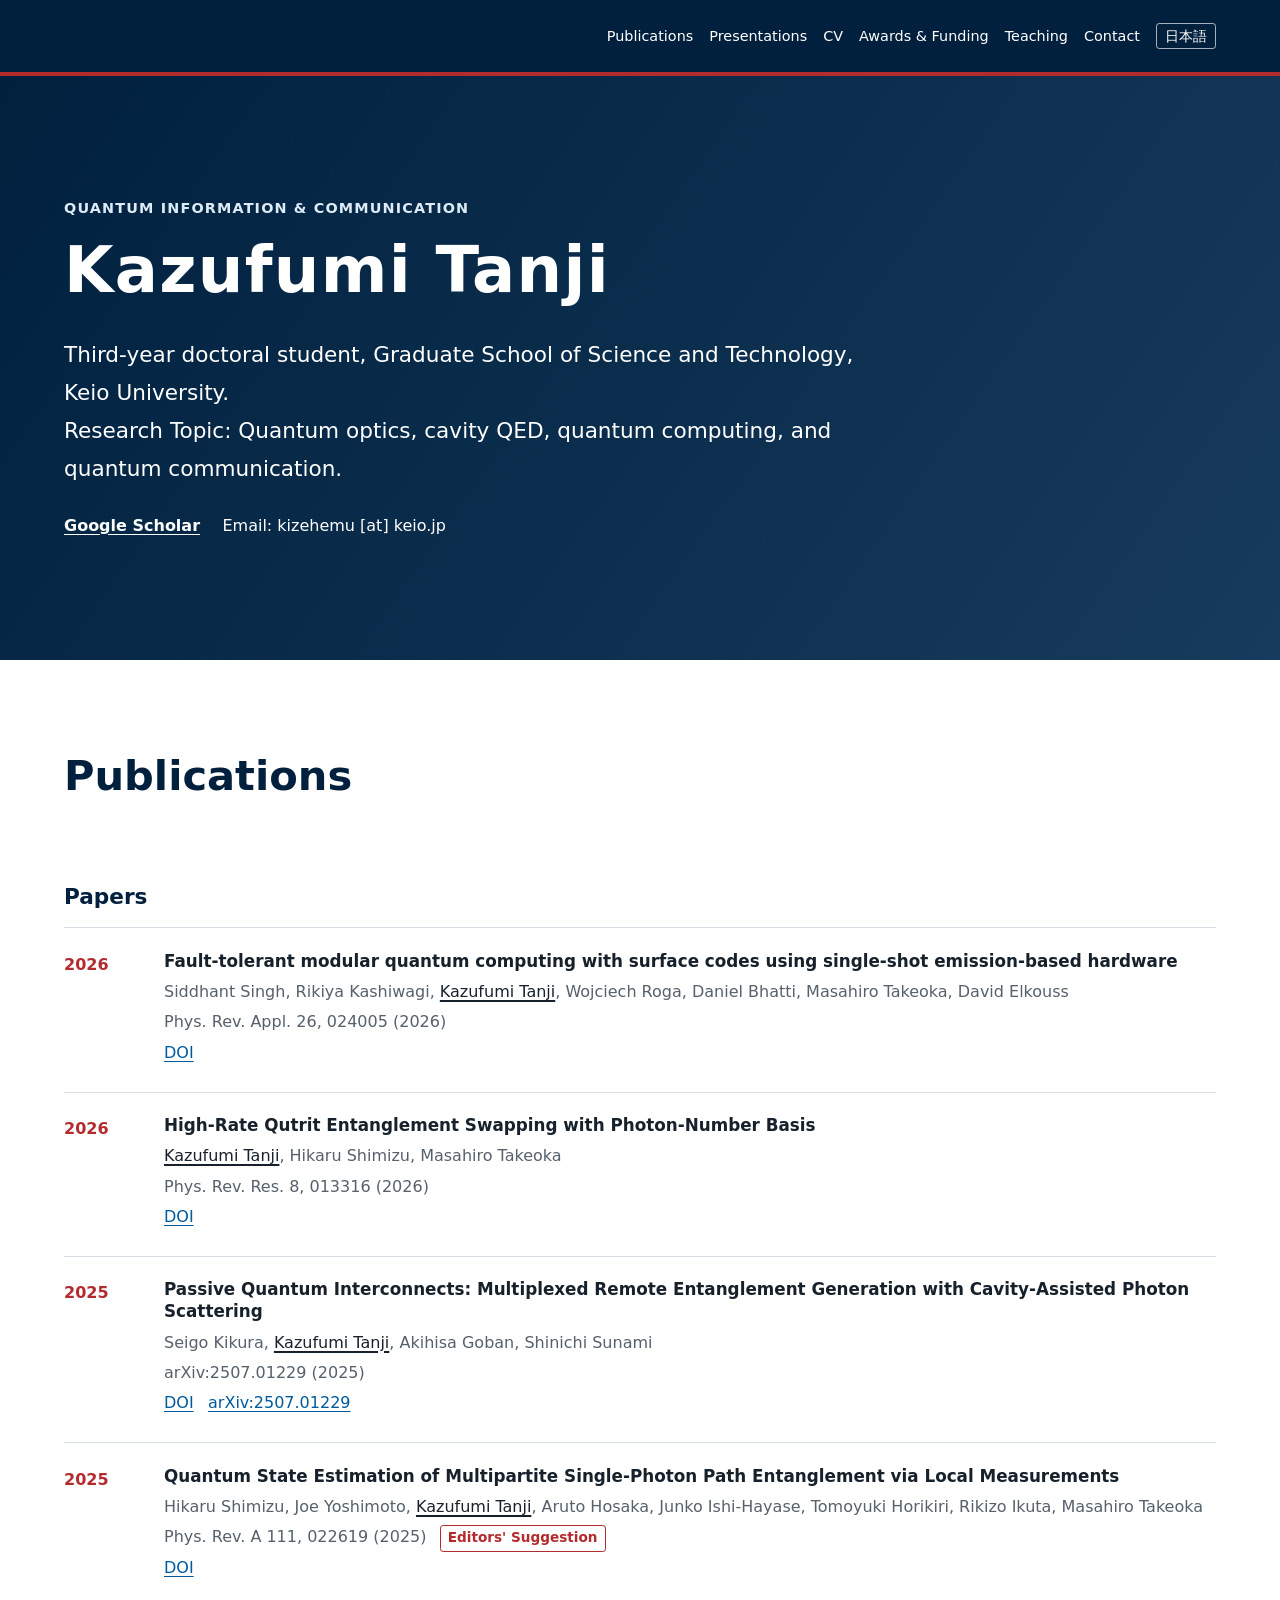
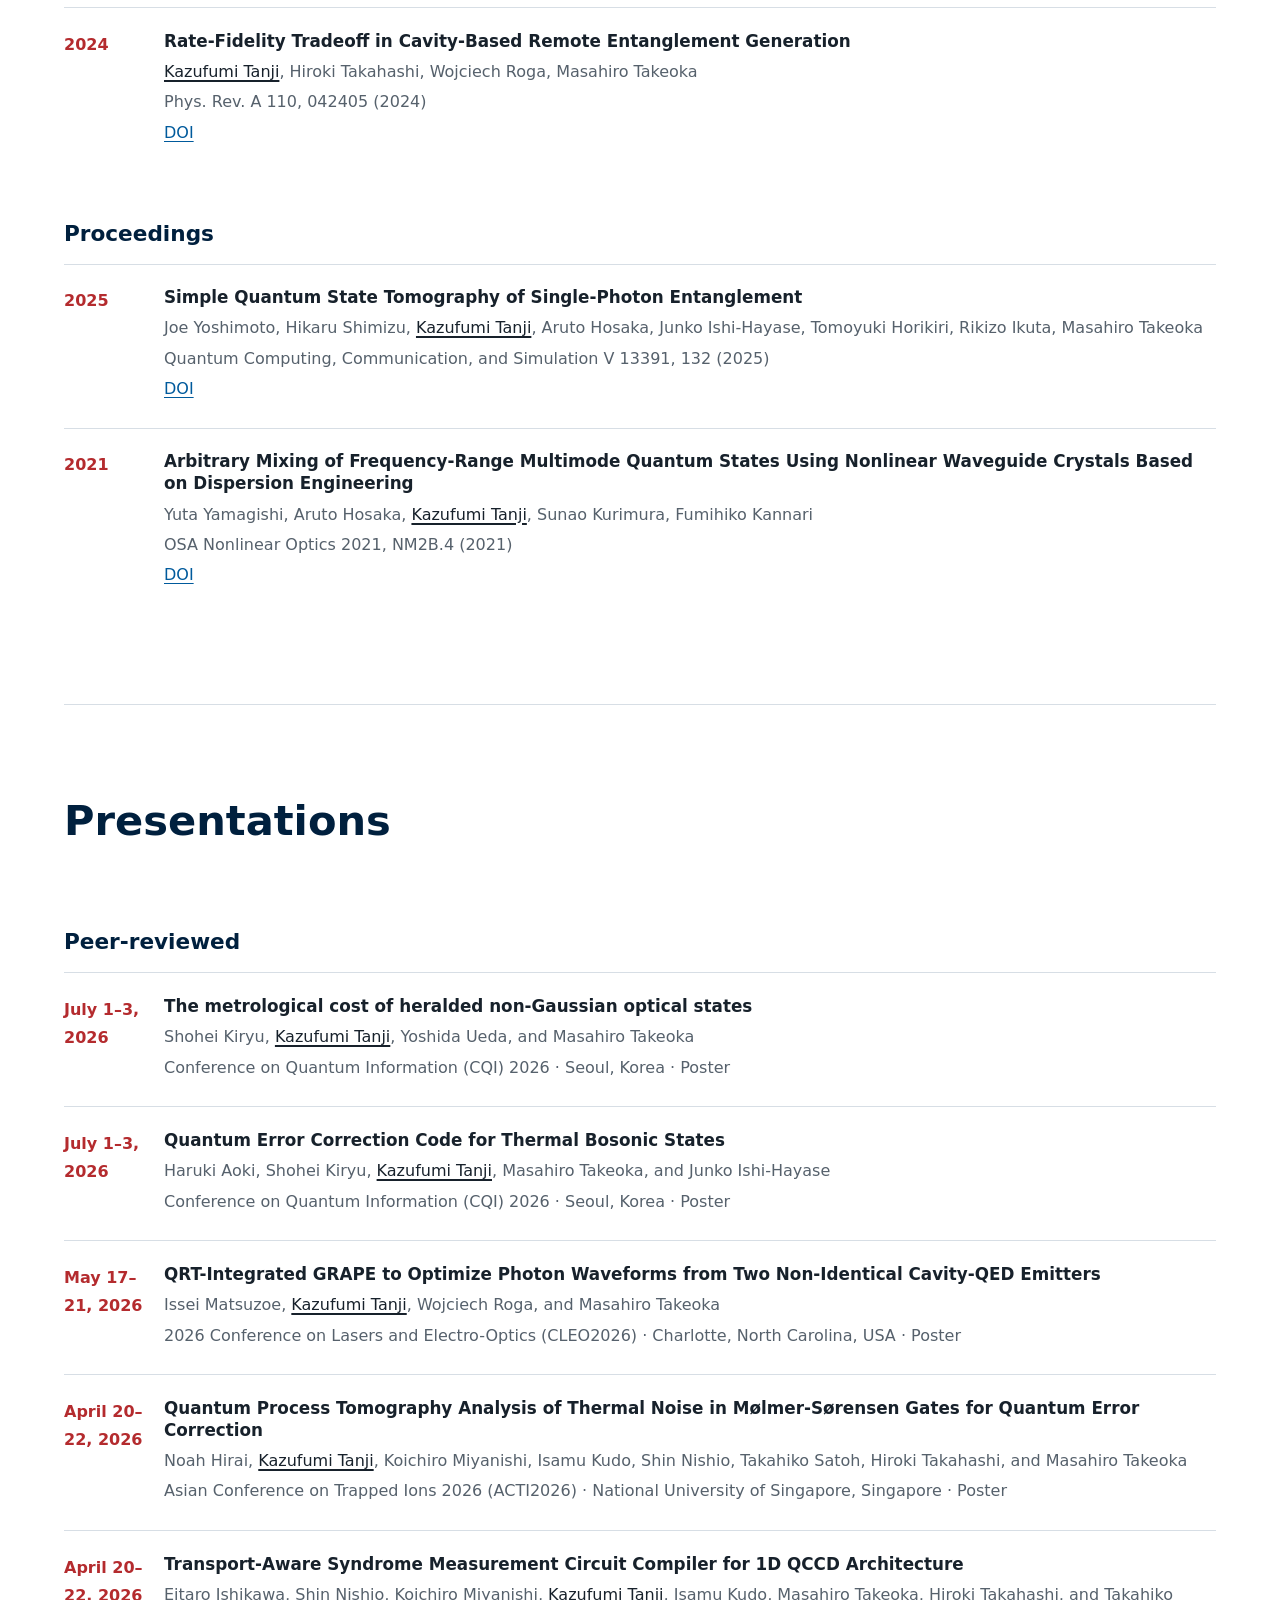
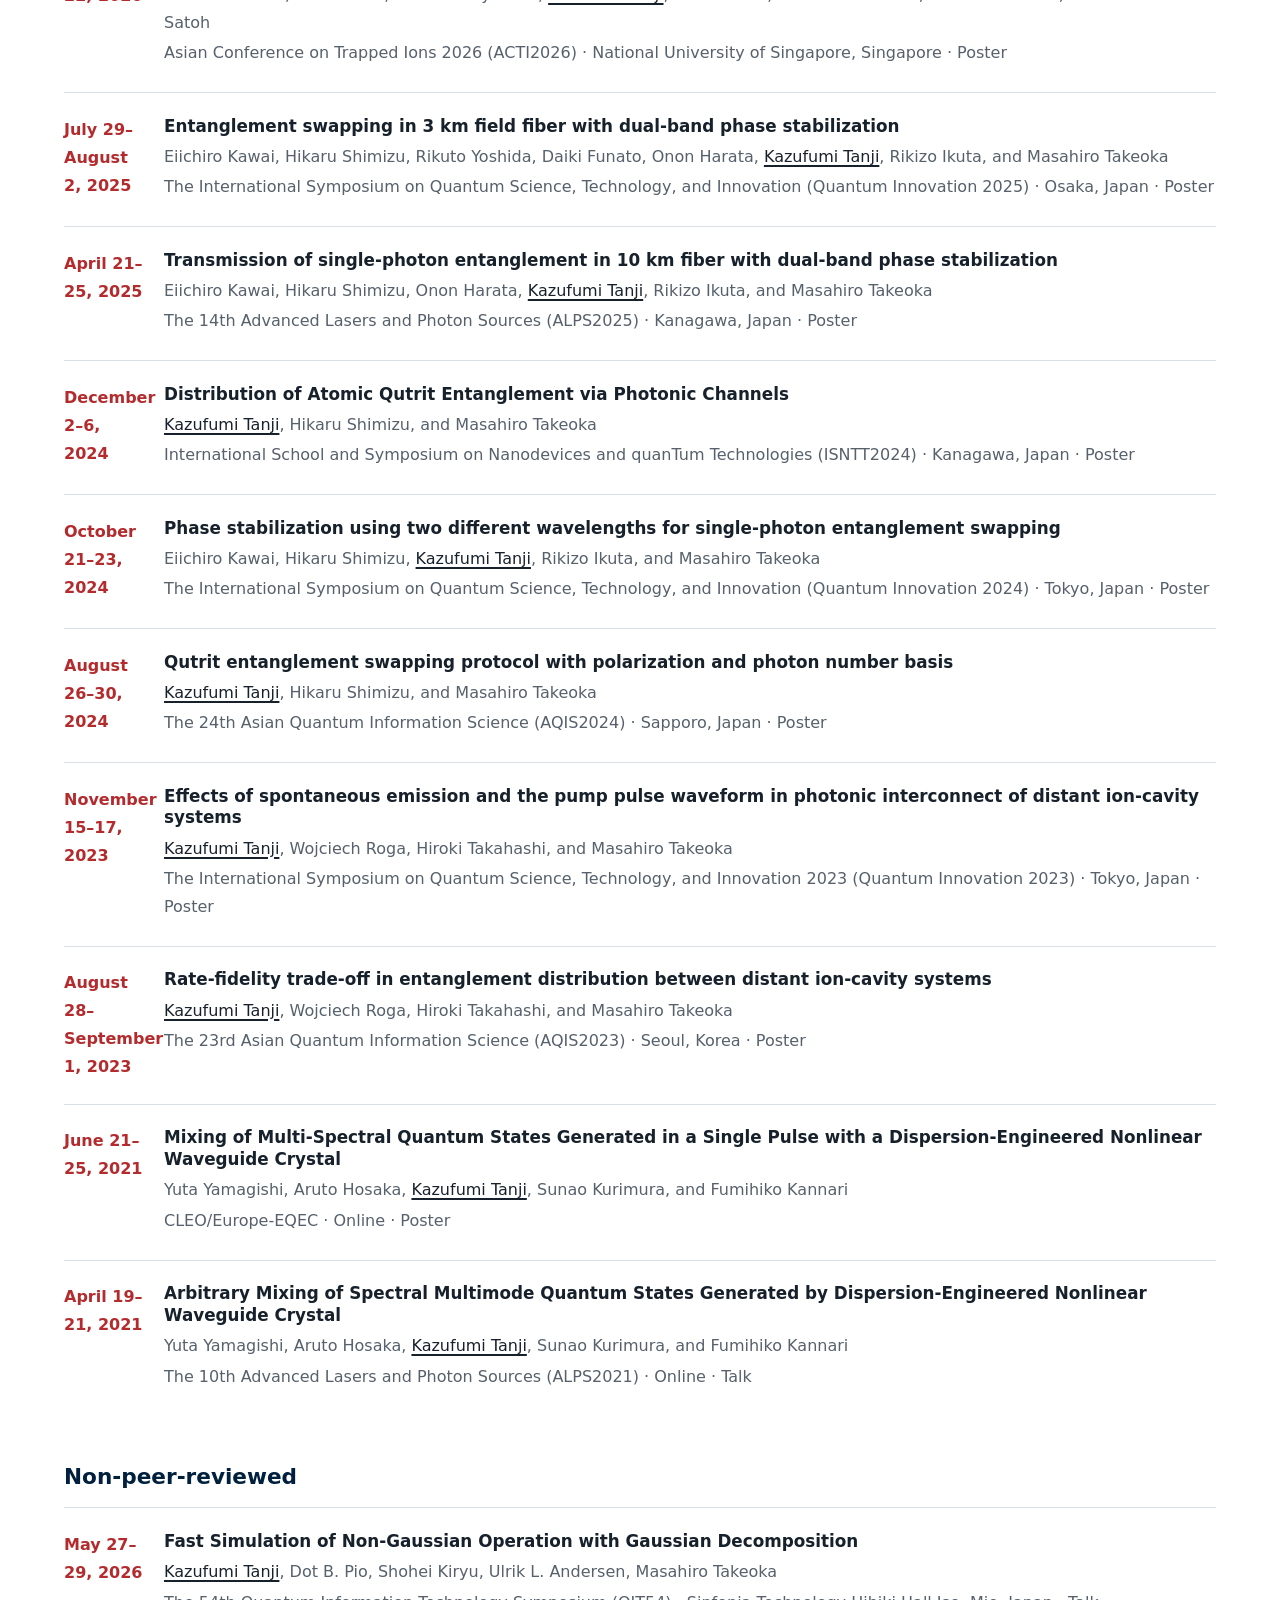
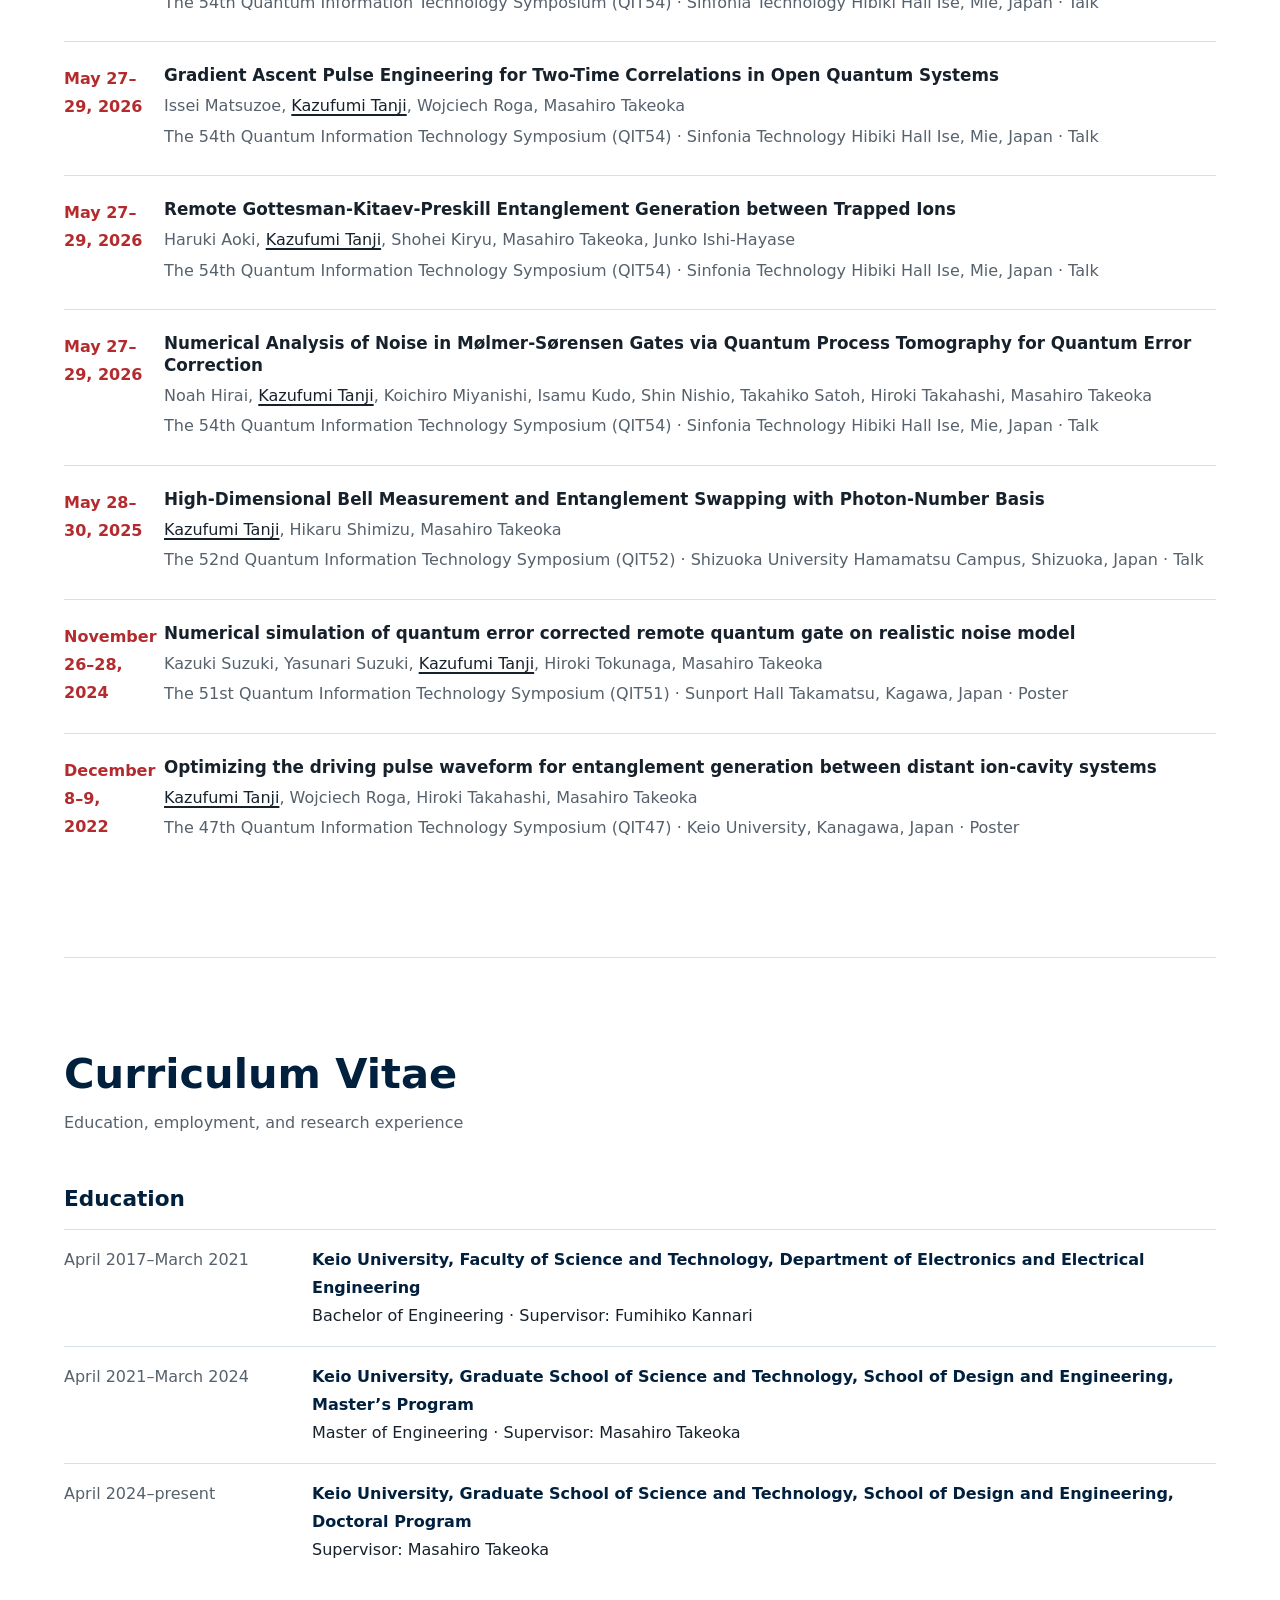
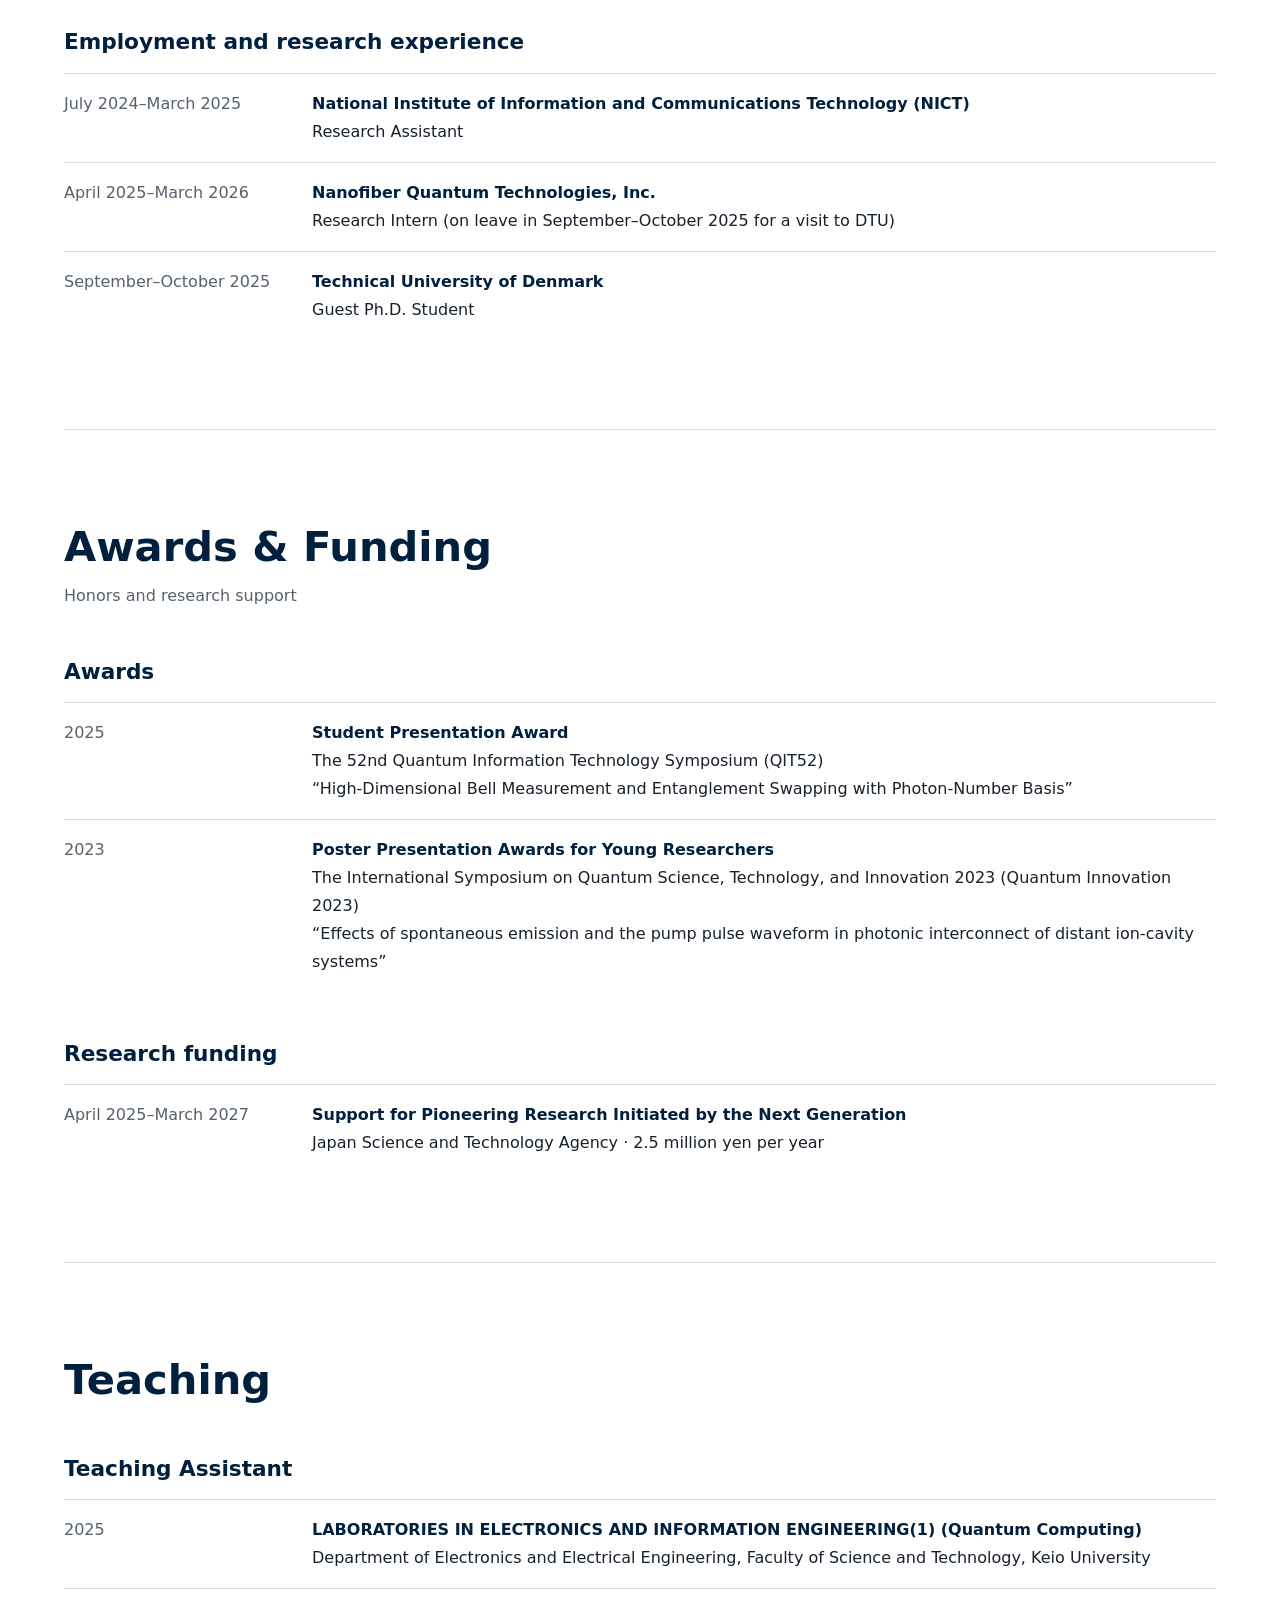
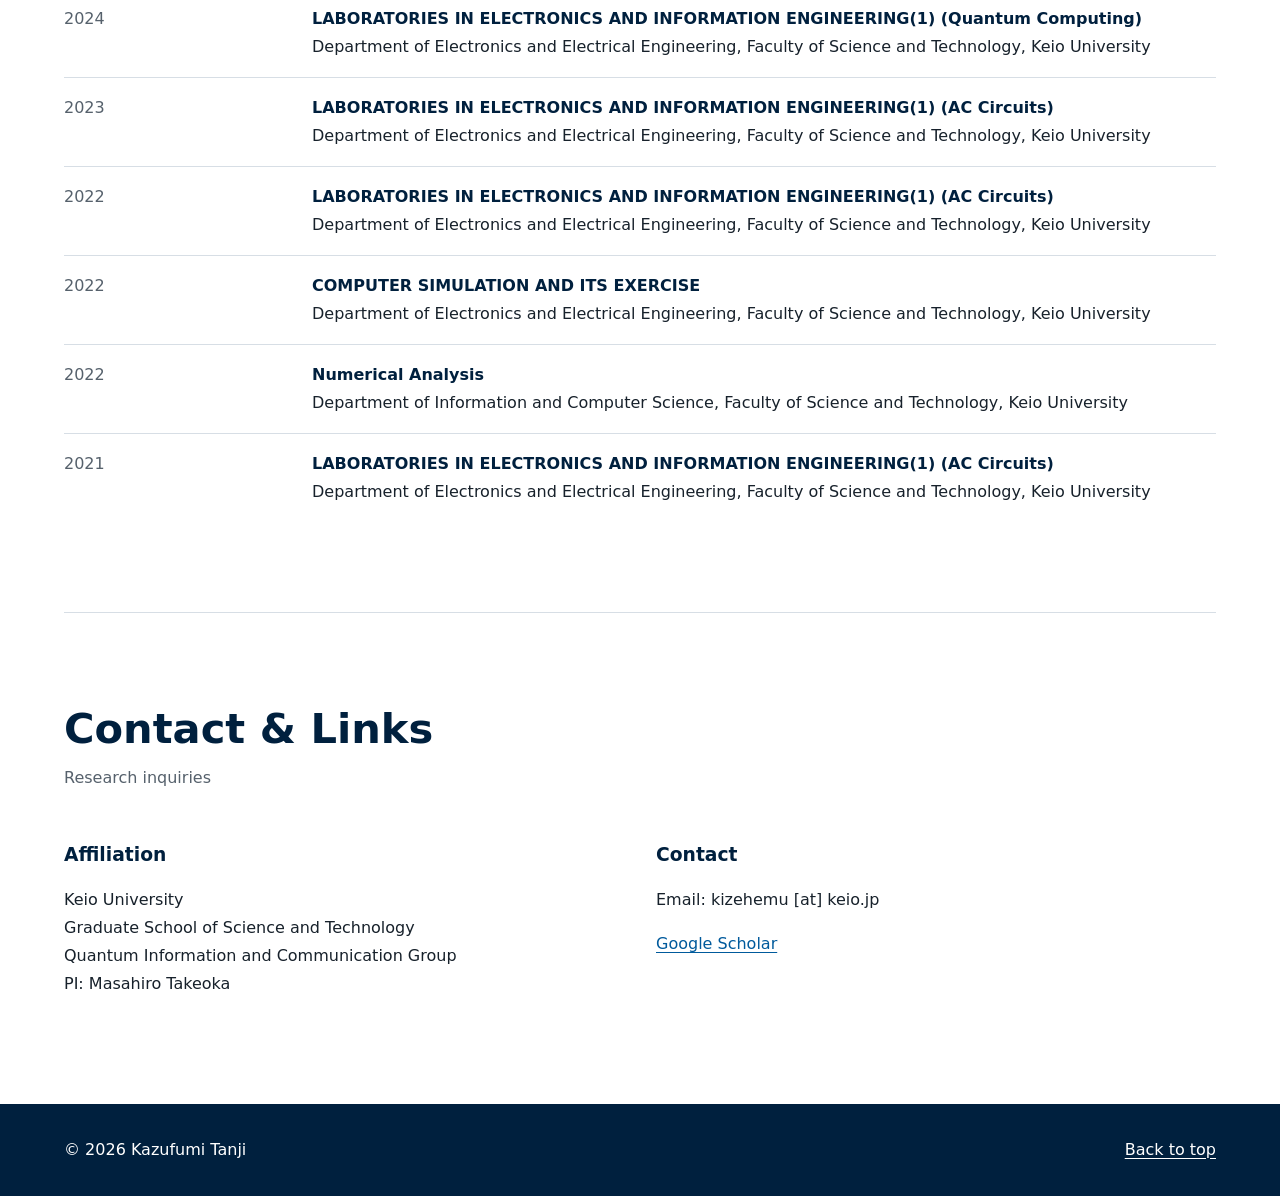
==== commit c602f4b3: "Update publications" ====
--- a/en/index.html
+++ b/en/index.html
@@ -13,7 +13,7 @@
   <header class="site-header"><div class="header-inner">
     <button class="nav-toggle" type="button" aria-expanded="false" aria-controls="site-nav">Menu</button>
     <nav id="site-nav" class="site-nav" aria-label="Main navigation"><ul>
-      <li><a href="#publications">Publications</a></li><li><a href="#presentations">Presentations</a></li><li><a href="#cv">CV</a></li><li><a href="#awards">Awards &amp; Funding</a></li><li><a href="#teaching">Teaching</a></li><li><a href="#contact">Contact</a></li><li><a class="language-link" href="../" lang="ja" hreflang="ja">日本語</a></li>
+      <li><a href="#publications">Publications</a></li><li><a href="#presentations">Presentations</a></li><li><a href="#cv">CV</a></li><li><a href="#awards">Awards &amp; Funding</a></li><li><a href="#teaching">Teaching</a></li><li><a href="#contact">Contact</a></li><li><a class="language-link" href="../ja/" lang="ja" hreflang="ja">日本語</a></li>
     </ul></nav>
   </div></header>
   <main id="main">
--- a/assets/css/style.css
+++ b/assets/css/style.css
@@ -55,6 +55,7 @@
 .entry h3 { margin: 0 0 .35rem; font-family: var(--sans); font-size: 1.05rem; }
 .entry p { margin: .15rem 0; }
 .authors, .meta { color: var(--muted); }
+.publication-note { display: inline-block; margin-left: .5rem; padding: .05rem .45rem; color: var(--red); border: 1px solid currentColor; border-radius: .2rem; font-size: .85em; font-weight: 700; }
 .me { color: var(--ink); text-decoration: underline; text-decoration-thickness: .12em; text-underline-offset: .18em; }
 .entry-links { display: flex; flex-wrap: wrap; gap: .4rem .9rem; margin-top: .35rem; }
 .year-group h3 { margin: 2.5rem 0 .5rem; color: var(--red); font-family: var(--sans); font-size: 1.2rem; }
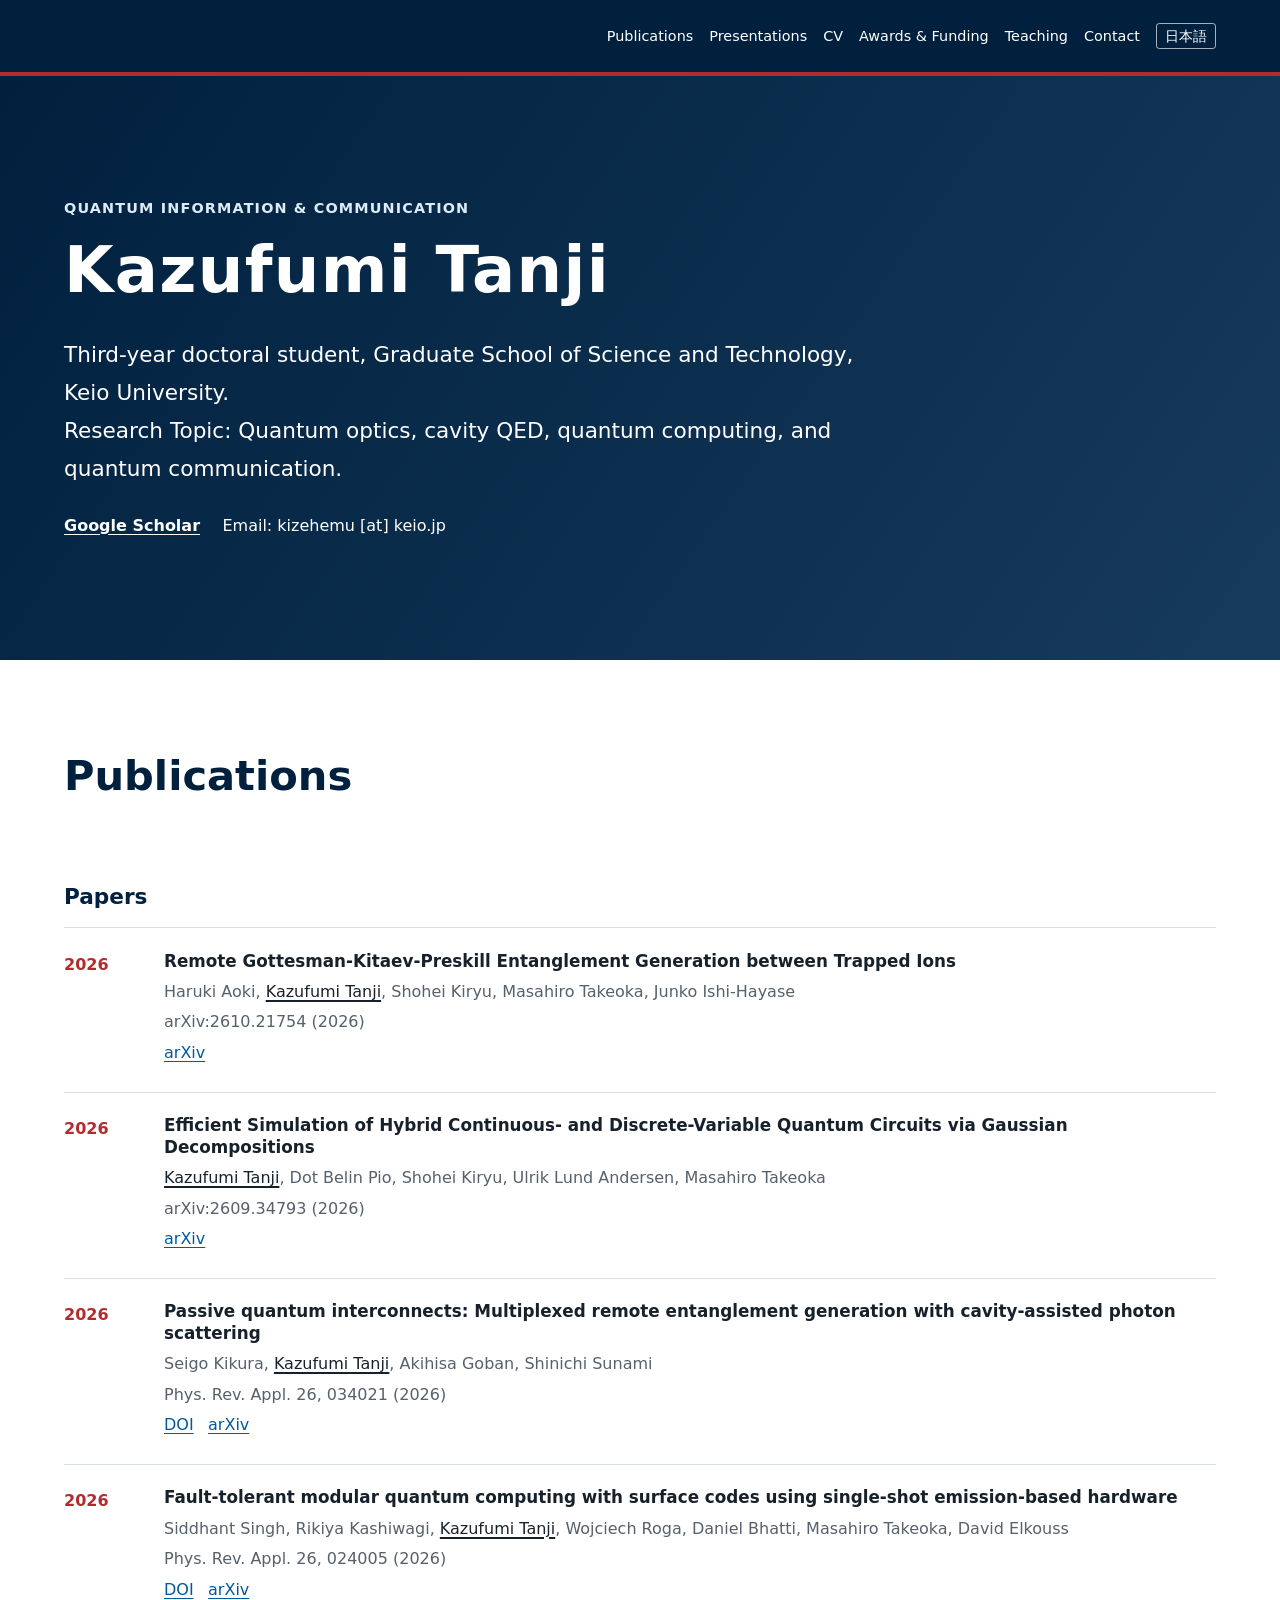
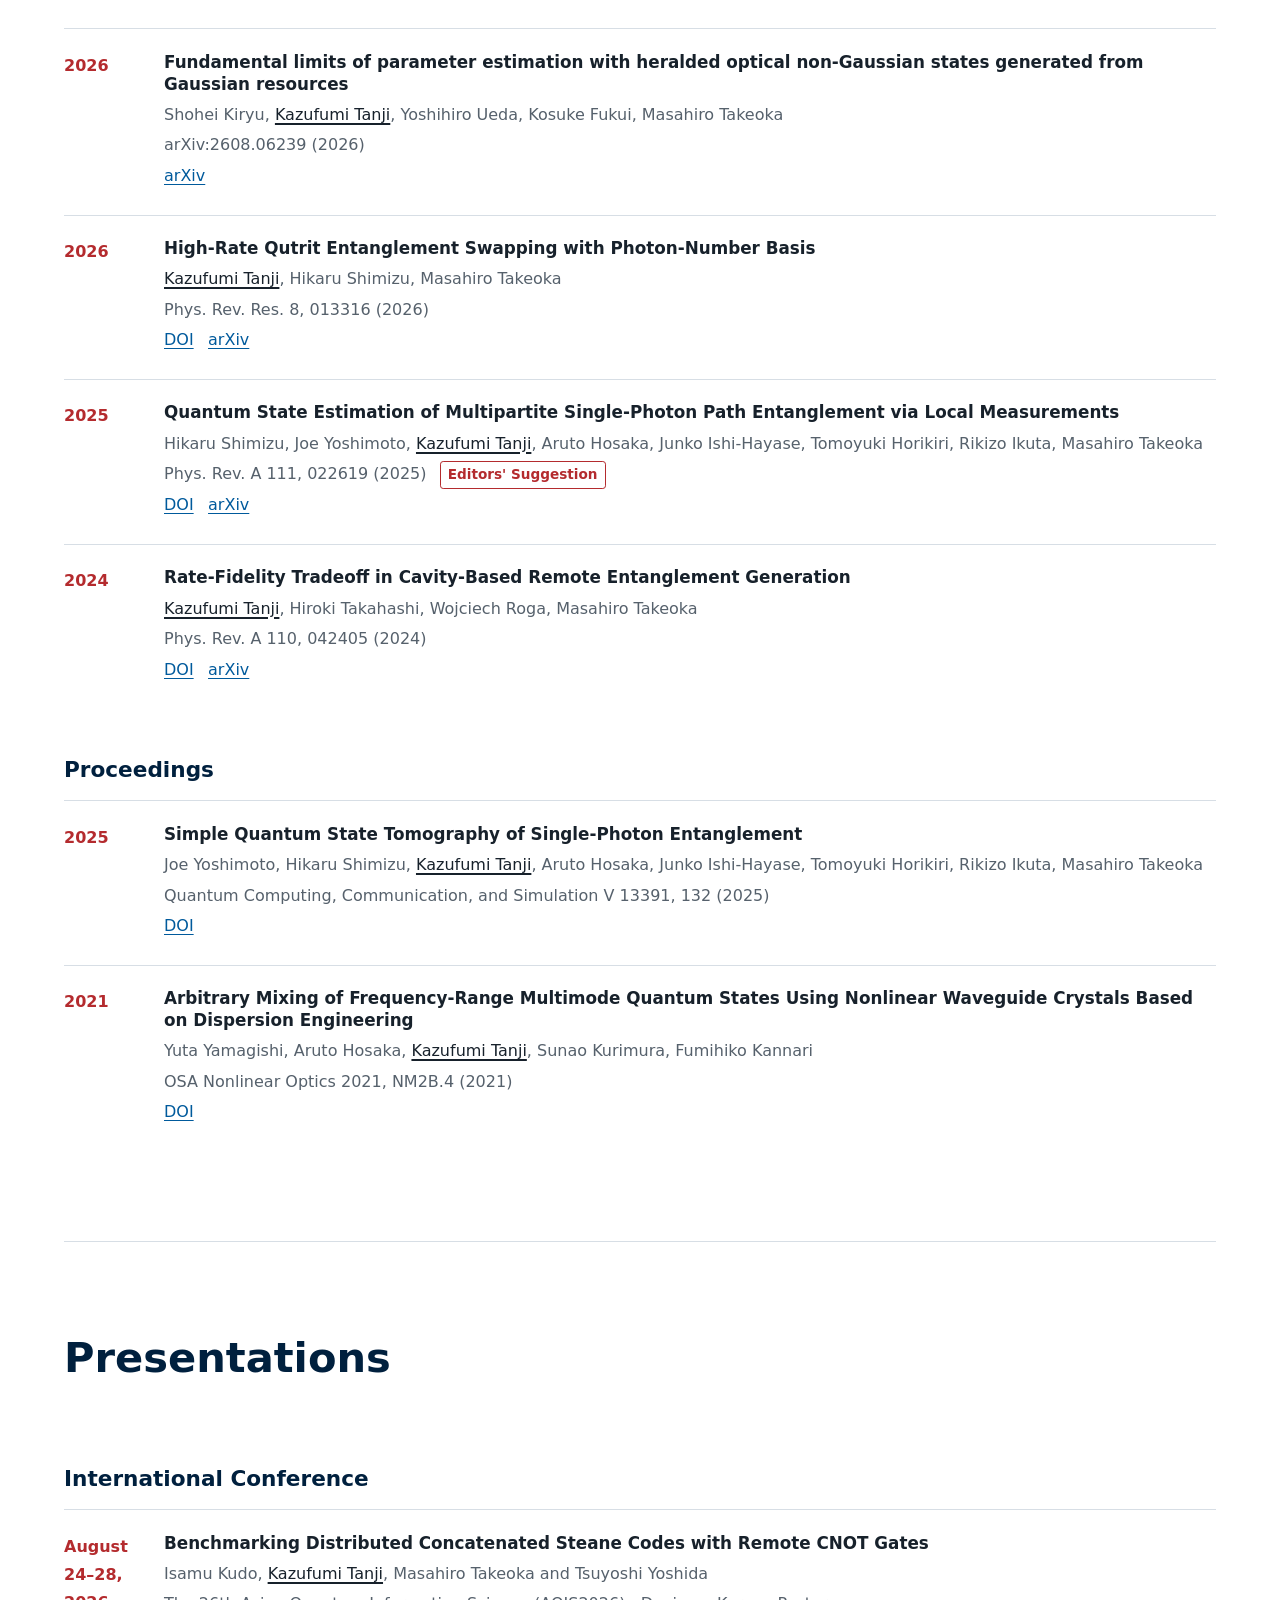
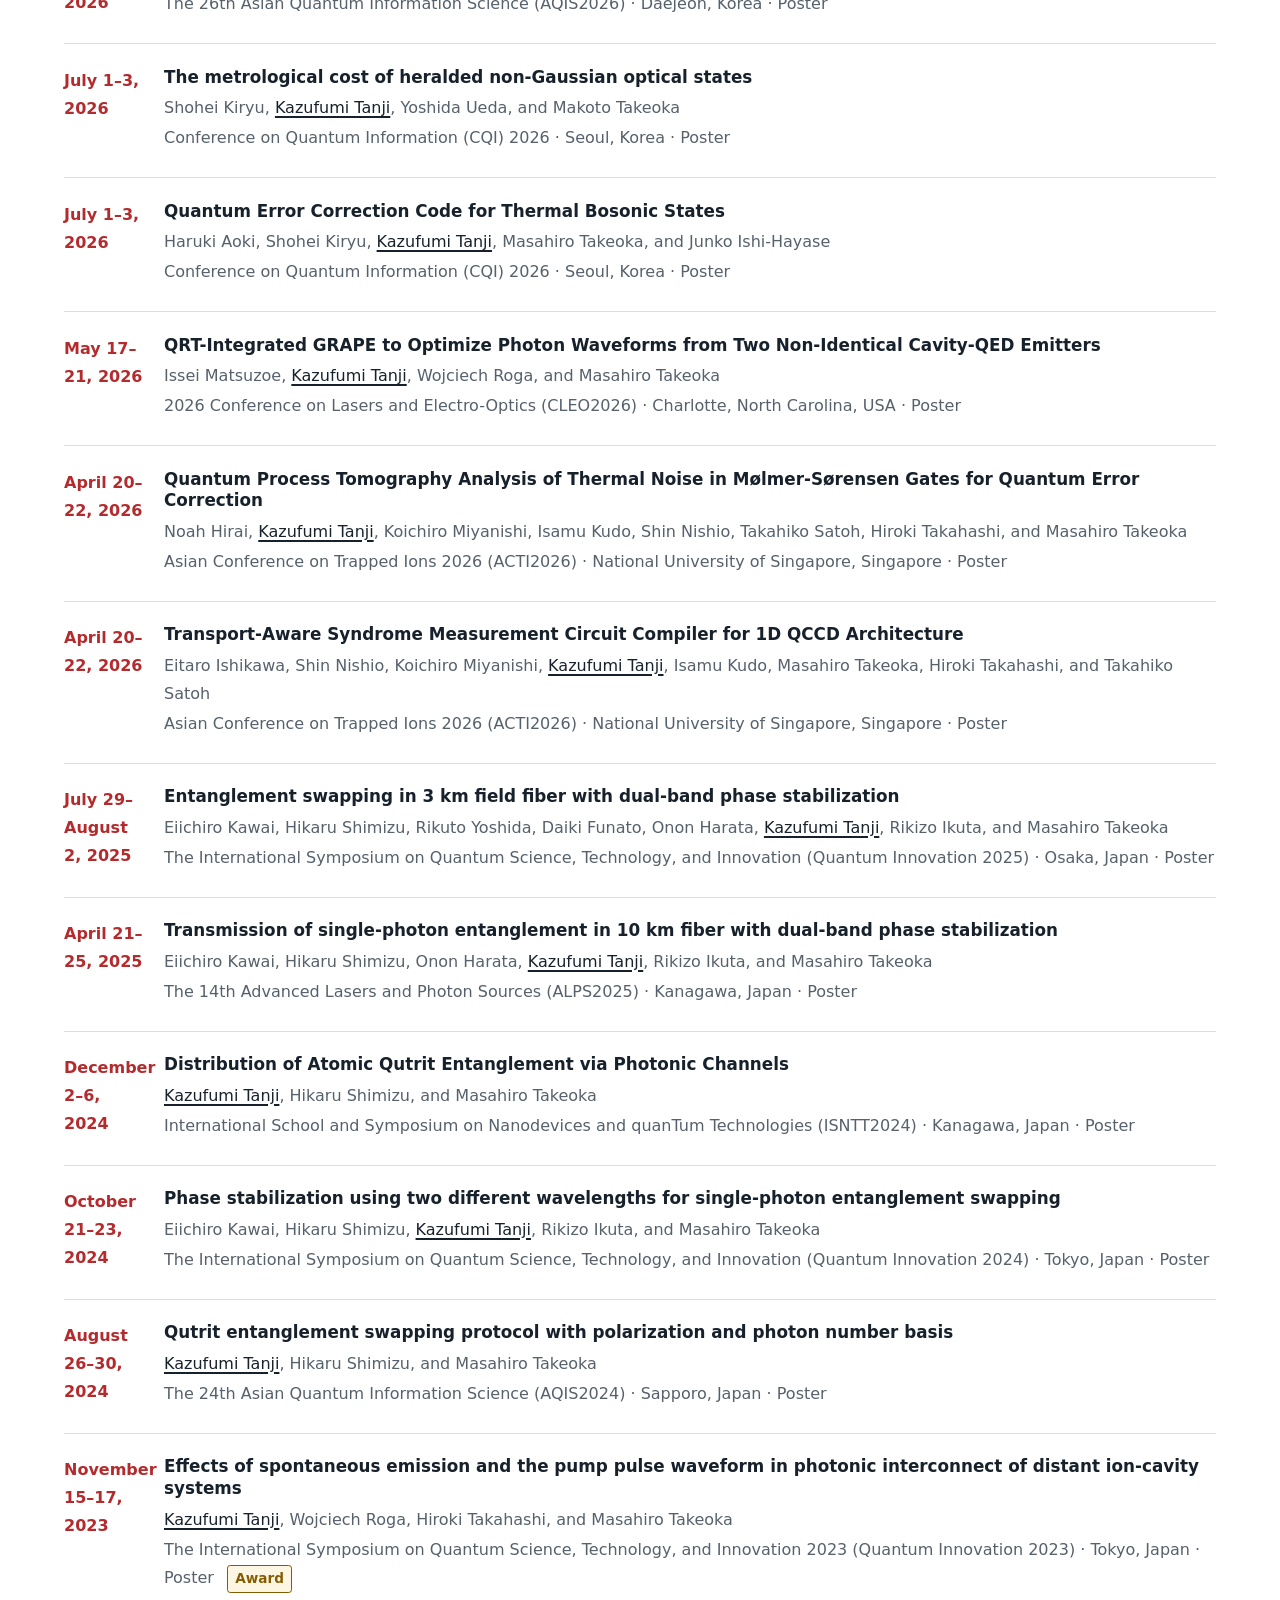
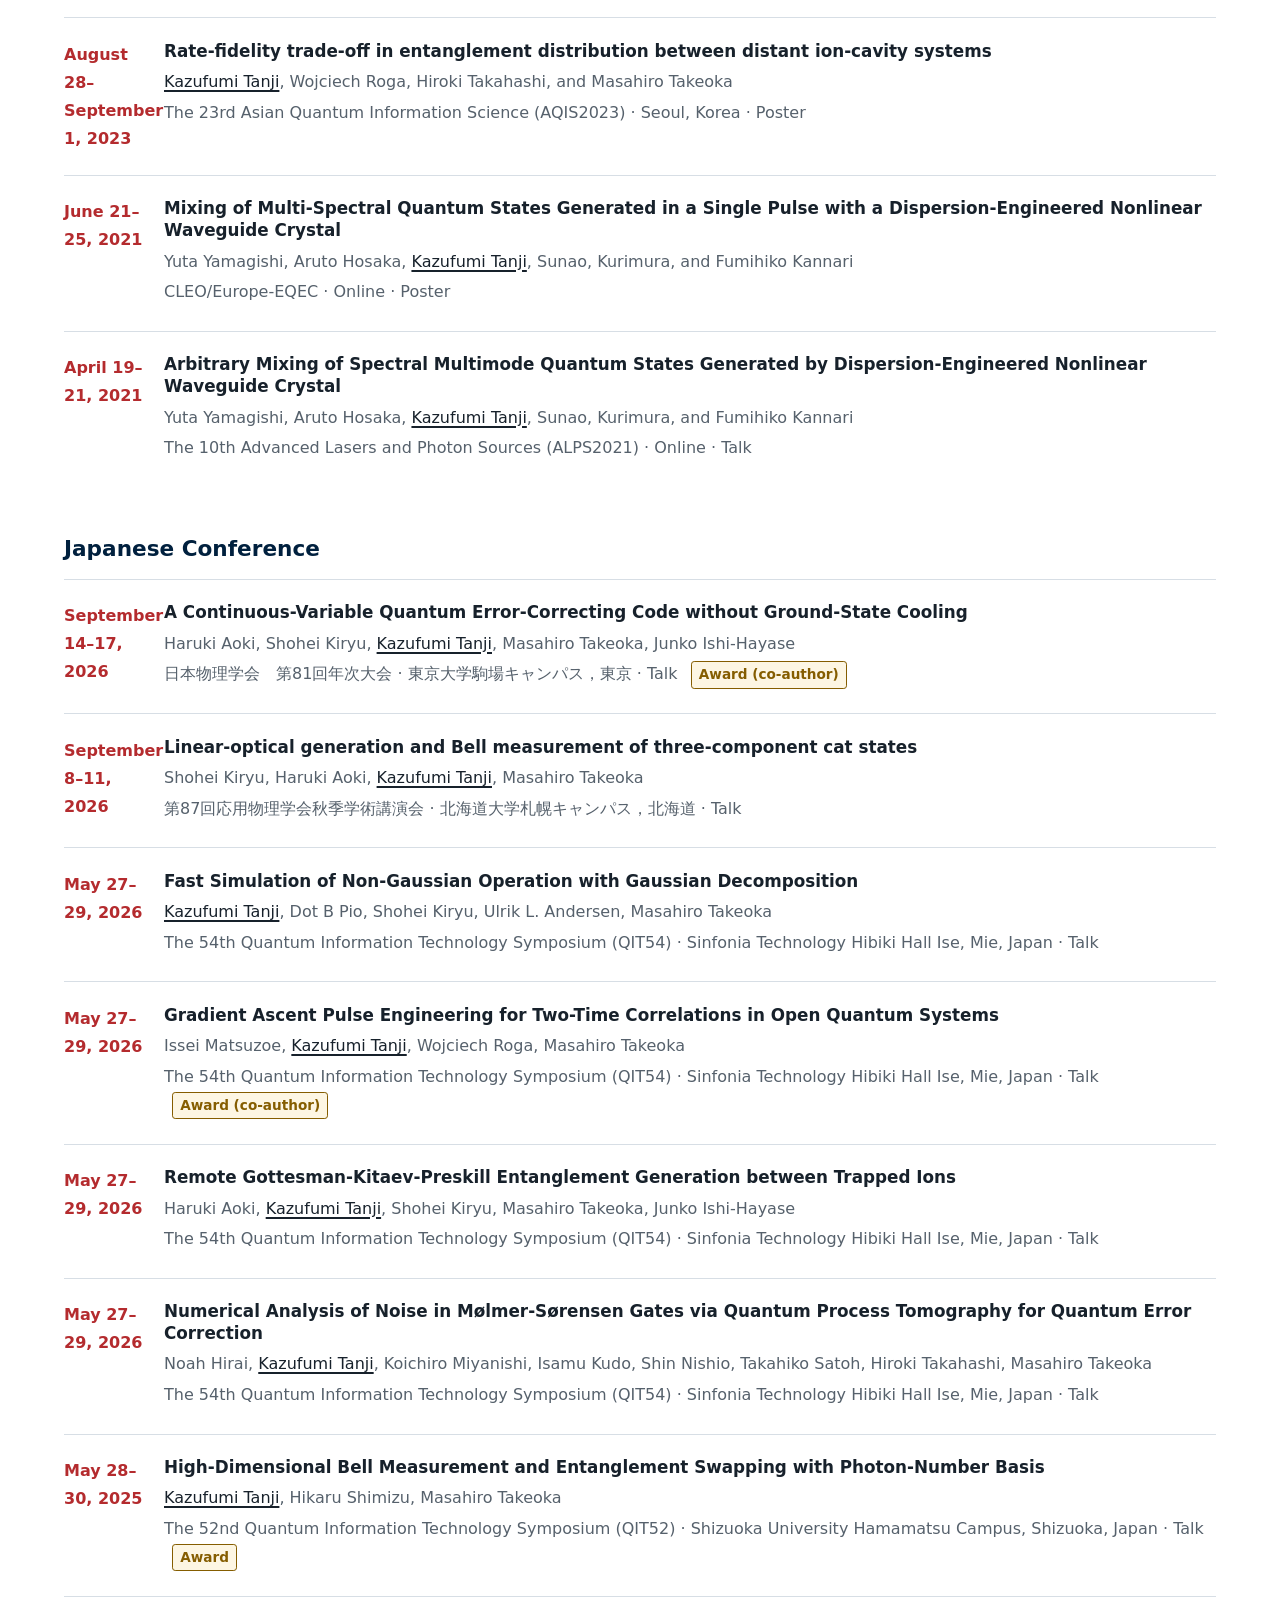
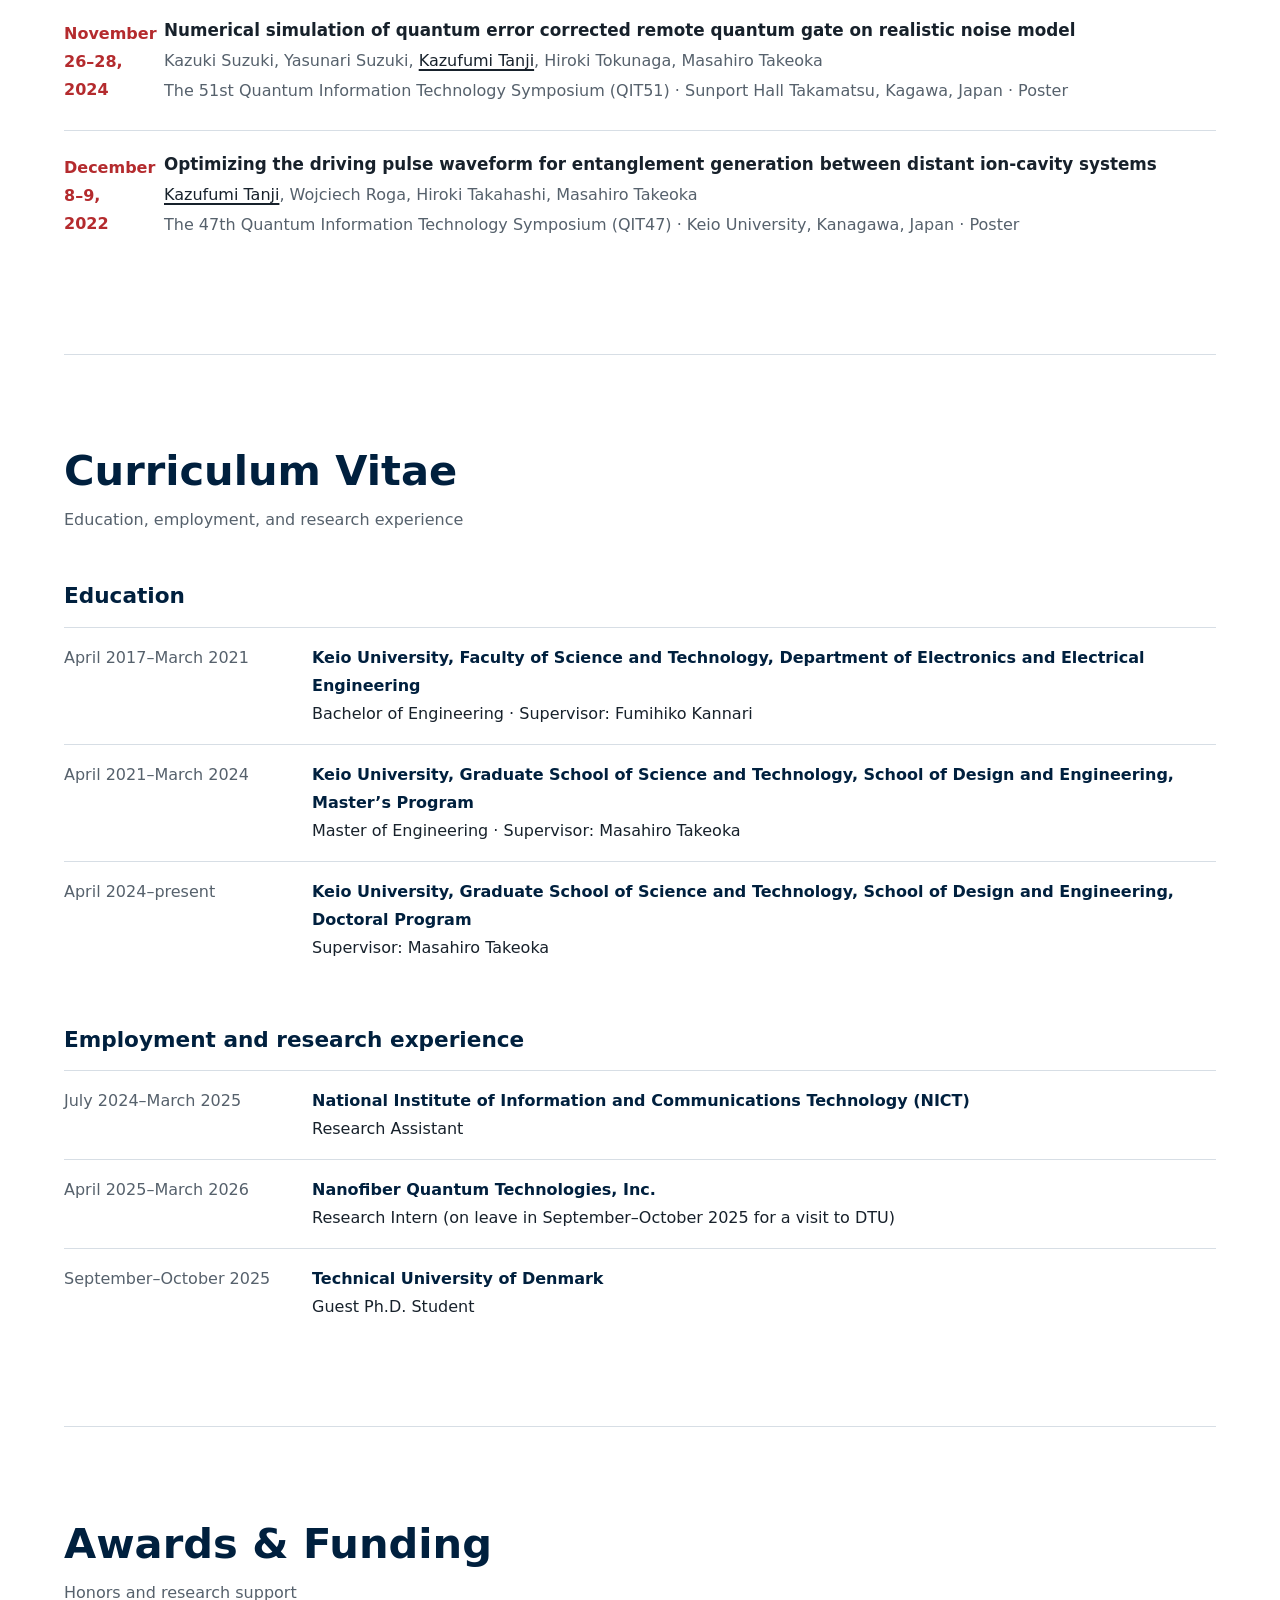
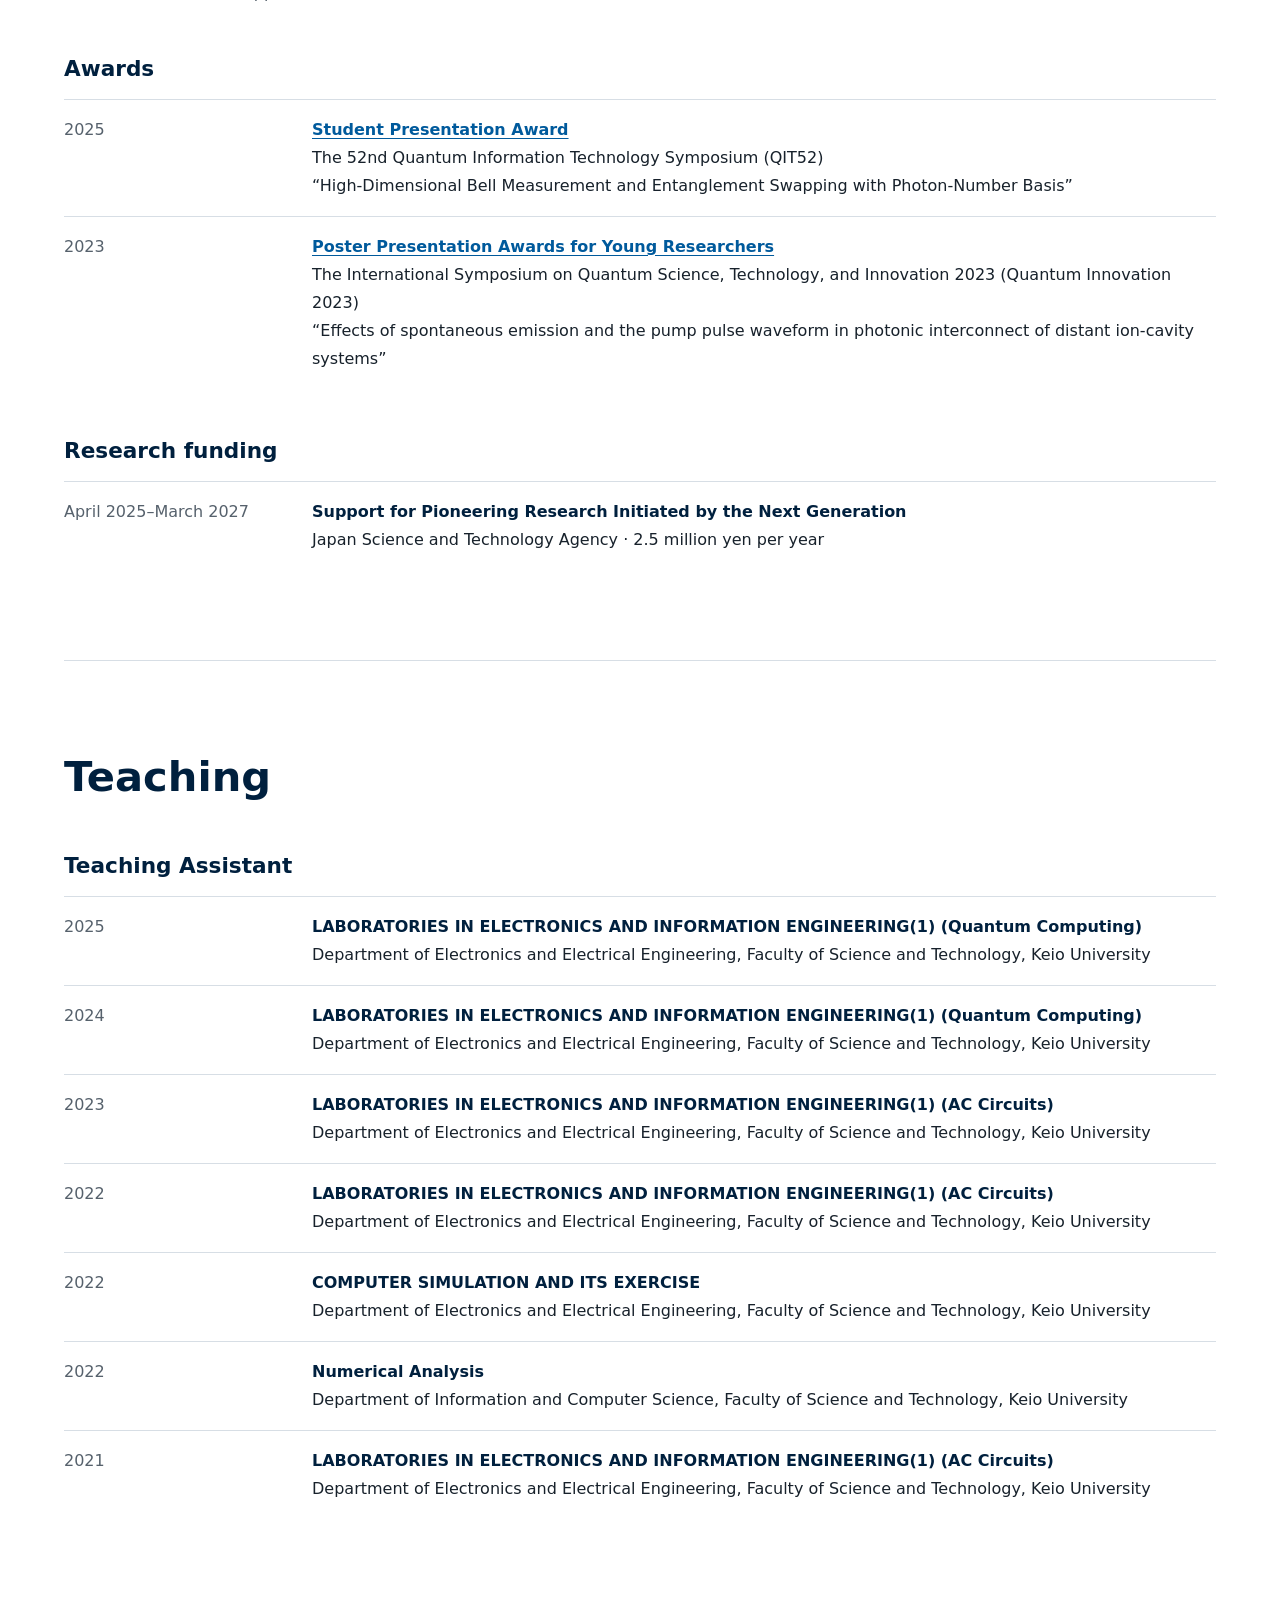
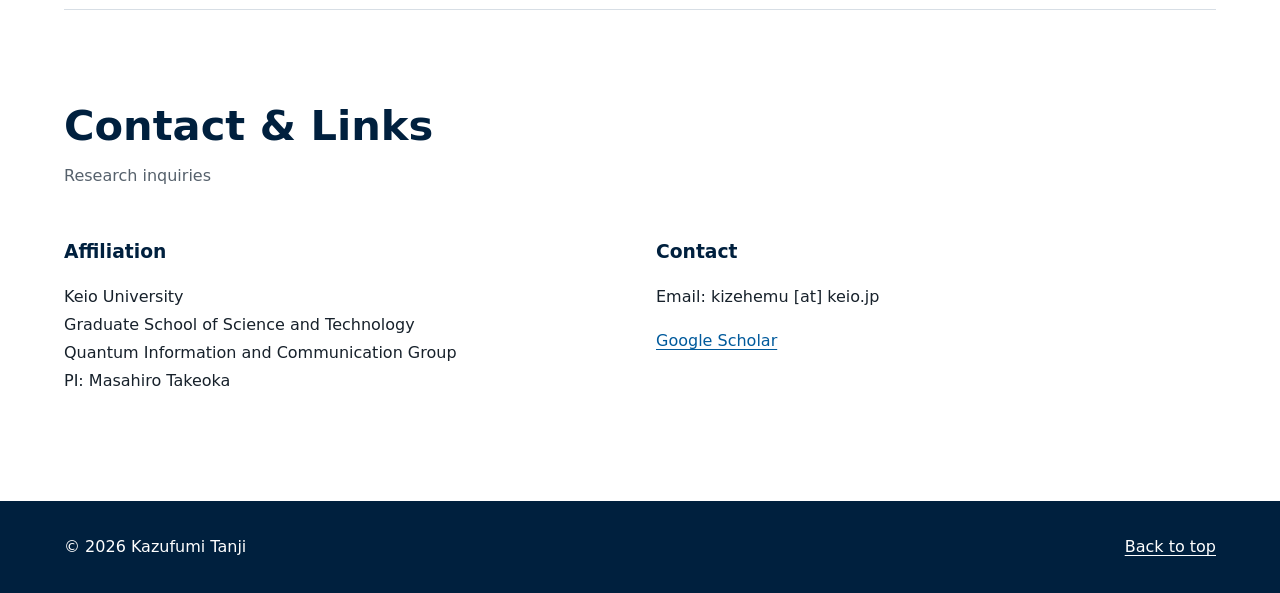
==== commit 37ea50ac: "Update award" ====
--- a/en/index.html
+++ b/en/index.html
@@ -40,8 +40,8 @@
     <section id="awards" class="section" aria-labelledby="awards-title">
       <div class="section-heading"><h2 id="awards-title">Awards &amp; Funding</h2><p>Honors and research support</p></div>
       <h3 class="subsection-title">Awards</h3><ol class="timeline">
-        <li><span class="period">2025</span><span><strong>Student Presentation Award</strong><br>The 52nd Quantum Information Technology Symposium (QIT52)<br>“High-Dimensional Bell Measurement and Entanglement Swapping with Photon-Number Basis”</span></li>
-        <li><span class="period">2023</span><span><strong>Poster Presentation Awards for Young Researchers</strong><br>The International Symposium on Quantum Science, Technology, and Innovation 2023 (Quantum Innovation 2023)<br>“Effects of spontaneous emission and the pump pulse waveform in photonic interconnect of distant ion-cavity systems”</span></li>
+        <li><span class="period">2025</span><span><strong><a href="https://www.ieice.org/es/qit/text/award/qit52award.pdf">Student Presentation Award</a></strong><br>The 52nd Quantum Information Technology Symposium (QIT52)<br>“High-Dimensional Bell Measurement and Entanglement Swapping with Photon-Number Basis”</span></li>
+        <li><span class="period">2023</span><span><strong><a href="https://quantum-innovation.riken.jp/awards/2023-12/">Poster Presentation Awards for Young Researchers</a></strong><br>The International Symposium on Quantum Science, Technology, and Innovation 2023 (Quantum Innovation 2023)<br>“Effects of spontaneous emission and the pump pulse waveform in photonic interconnect of distant ion-cavity systems”</span></li>
       </ol>
       <h3 class="subsection-title">Research funding</h3><ol class="timeline"><li><span class="period">April 2025–March 2027</span><span><strong>Support for Pioneering Research Initiated by the Next Generation</strong><br>Japan Science and Technology Agency · 2.5 million yen per year</span></li></ol>
     </section>
--- a/assets/css/style.css
+++ b/assets/css/style.css
@@ -56,6 +56,8 @@
 .entry p { margin: .15rem 0; }
 .authors, .meta { color: var(--muted); }
 .publication-note { display: inline-block; margin-left: .5rem; padding: .05rem .45rem; color: var(--red); border: 1px solid currentColor; border-radius: .2rem; font-size: .85em; font-weight: 700; }
+.award-note { display: inline-block; margin-left: .5rem; padding: .05rem .45rem; color: #855d00; background: #fdf6e3; border: 1px solid currentColor; border-radius: .2rem; font-size: .85em; font-weight: 700; text-decoration: none; }
+a.award-note:hover { color: #5c4000; text-decoration: underline; }
 .me { color: var(--ink); text-decoration: underline; text-decoration-thickness: .12em; text-underline-offset: .18em; }
 .entry-links { display: flex; flex-wrap: wrap; gap: .4rem .9rem; margin-top: .35rem; }
 .year-group h3 { margin: 2.5rem 0 .5rem; color: var(--red); font-family: var(--sans); font-size: 1.2rem; }
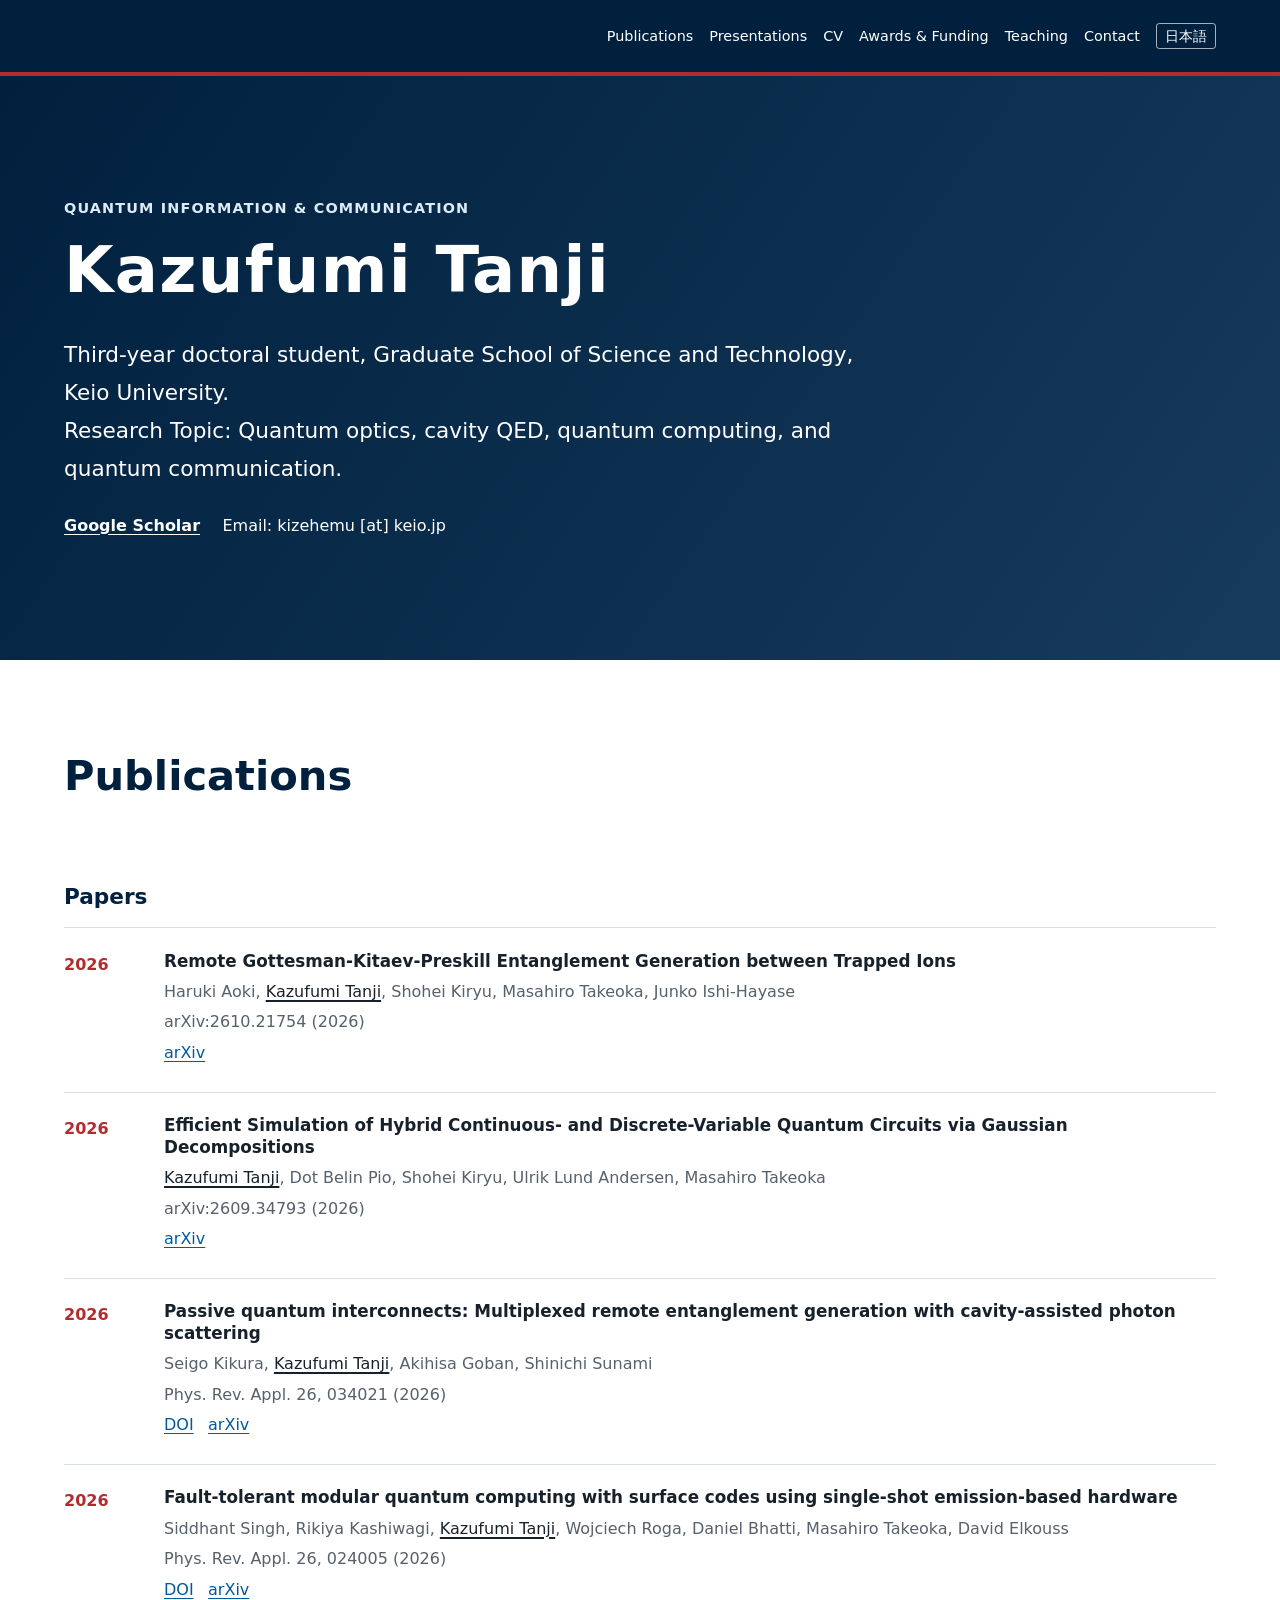
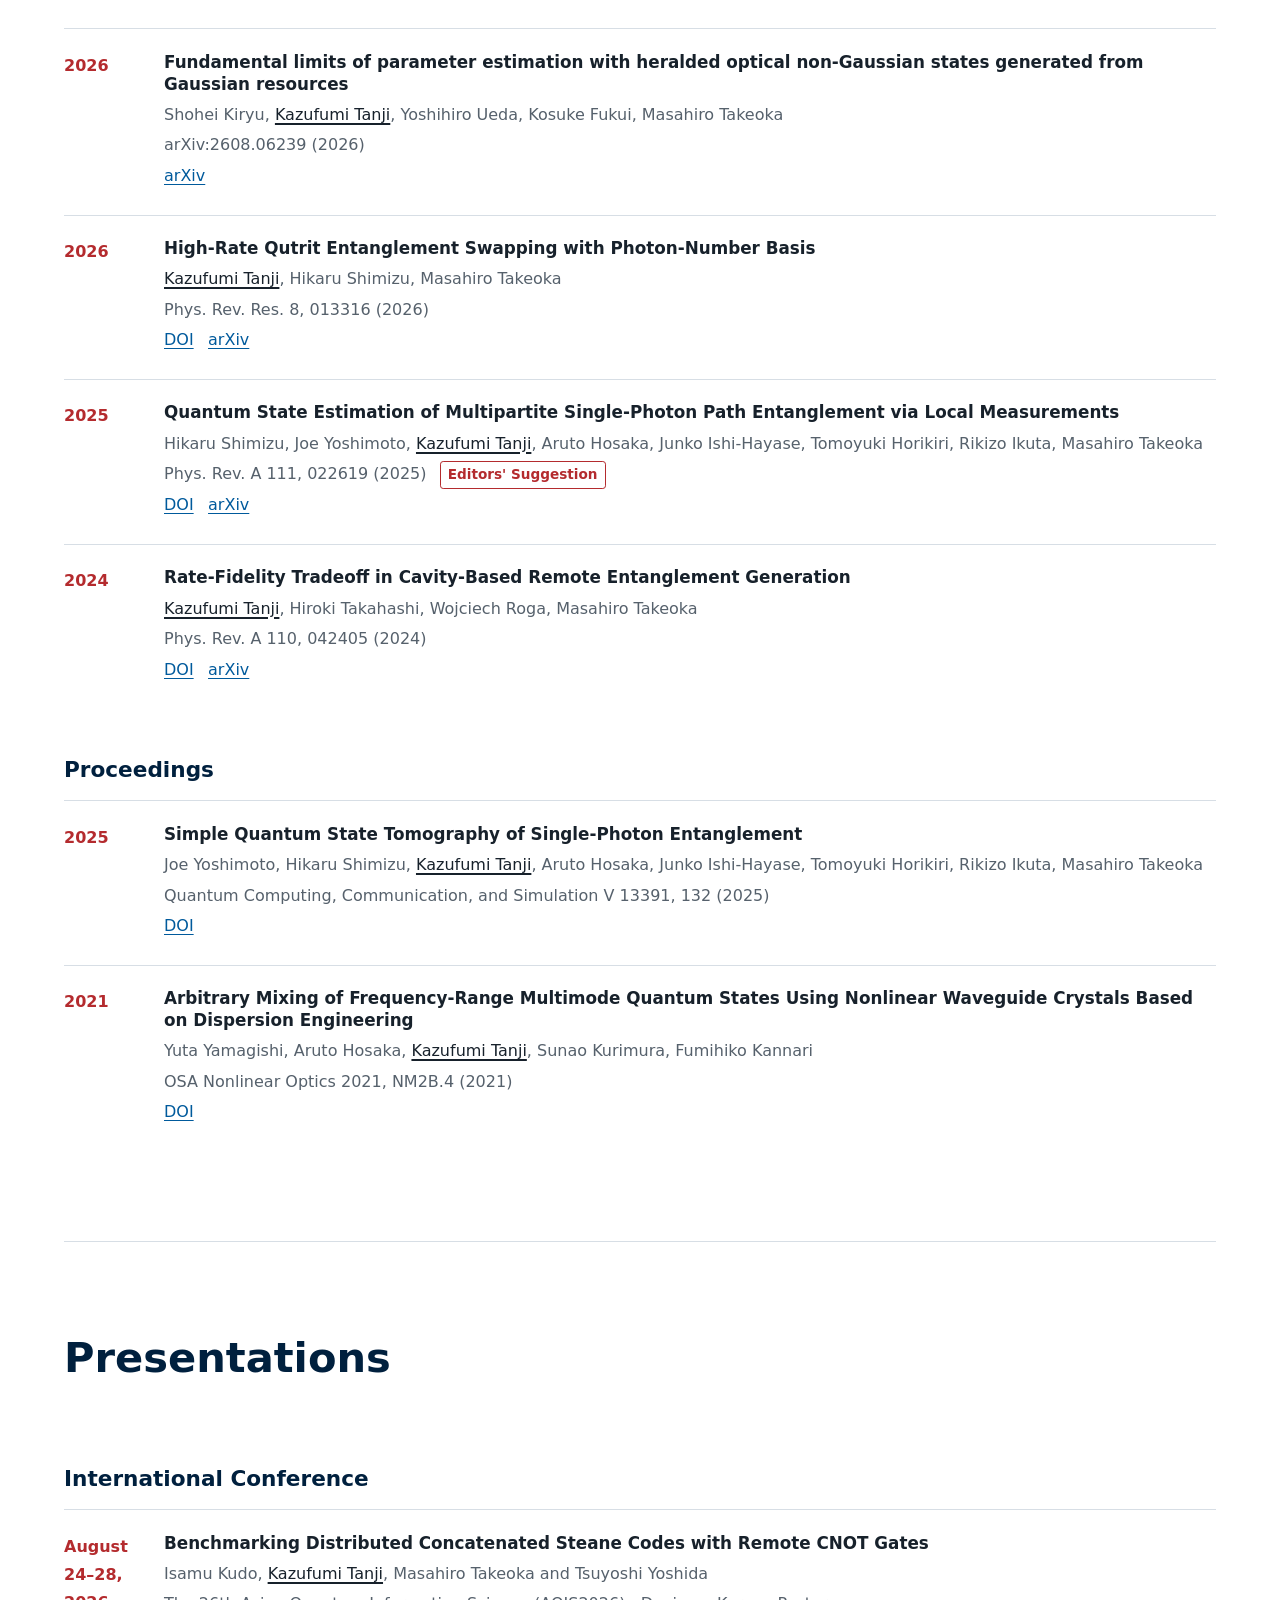
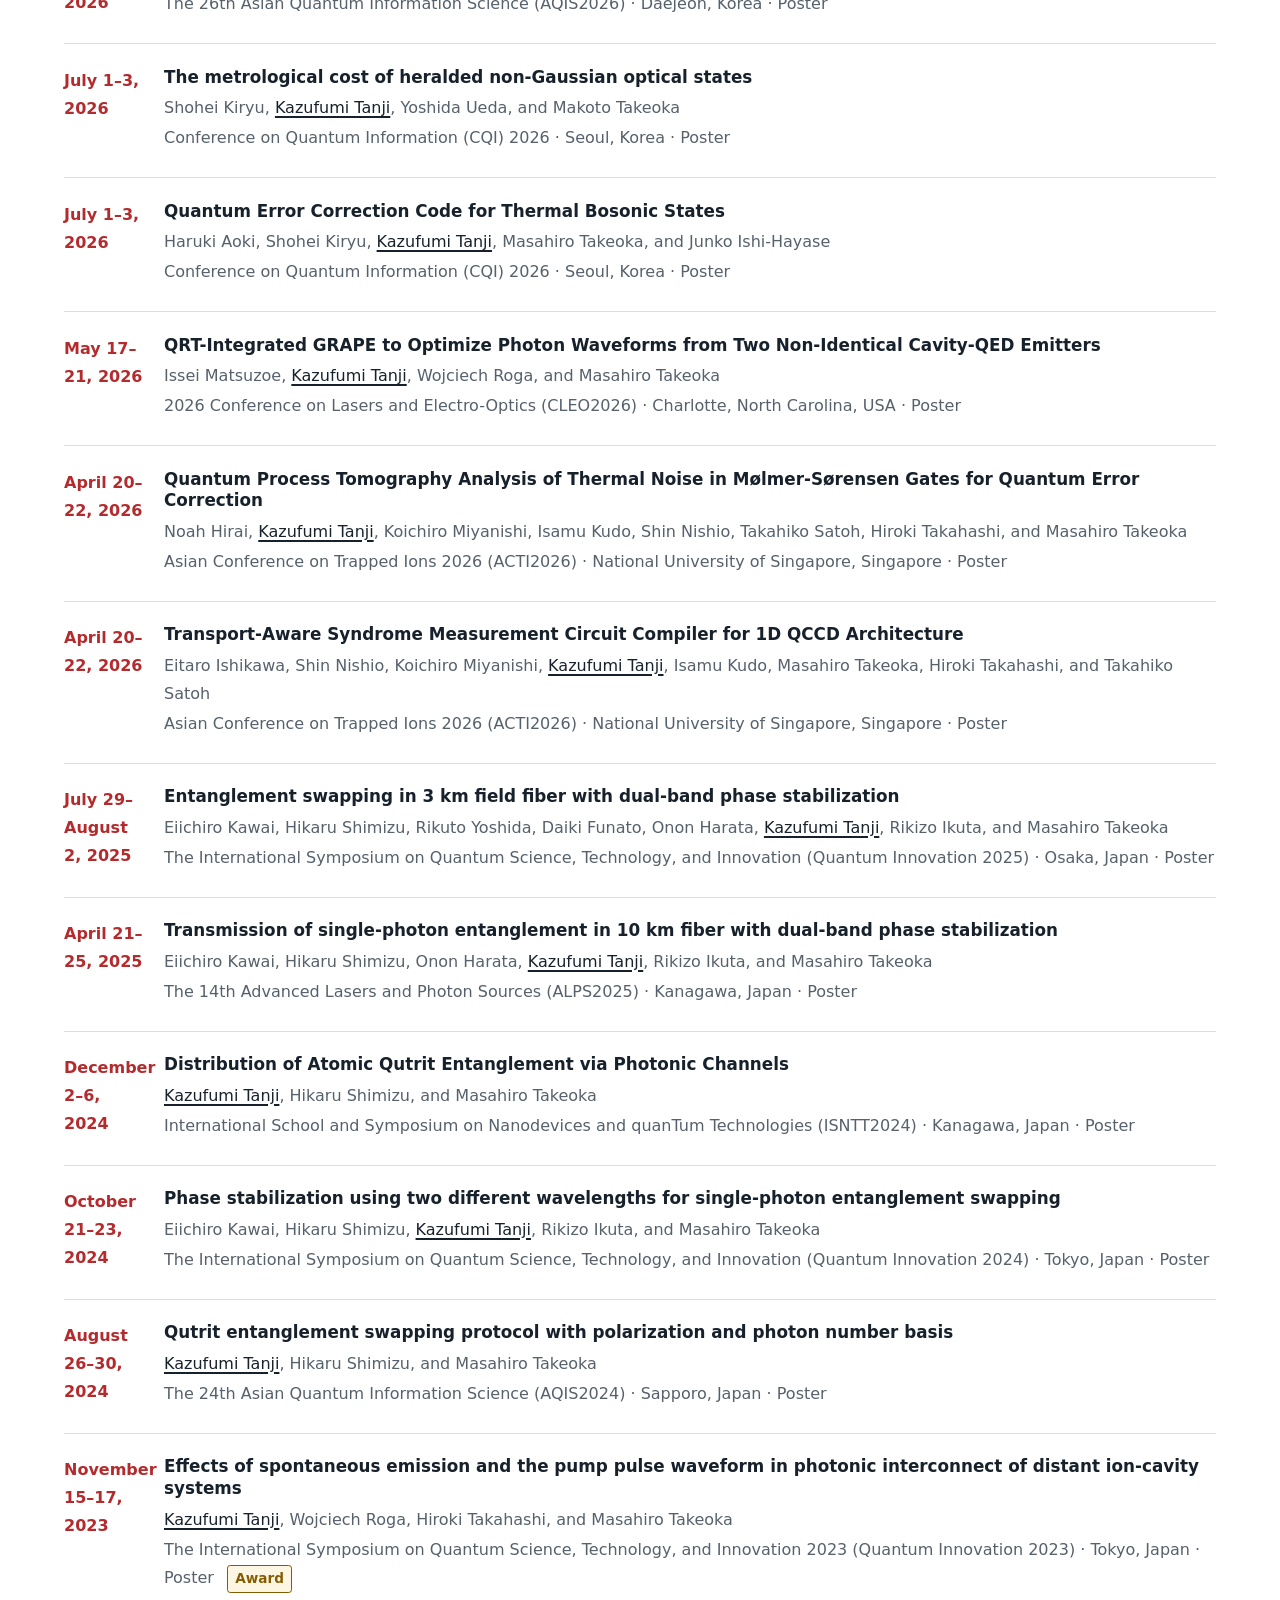
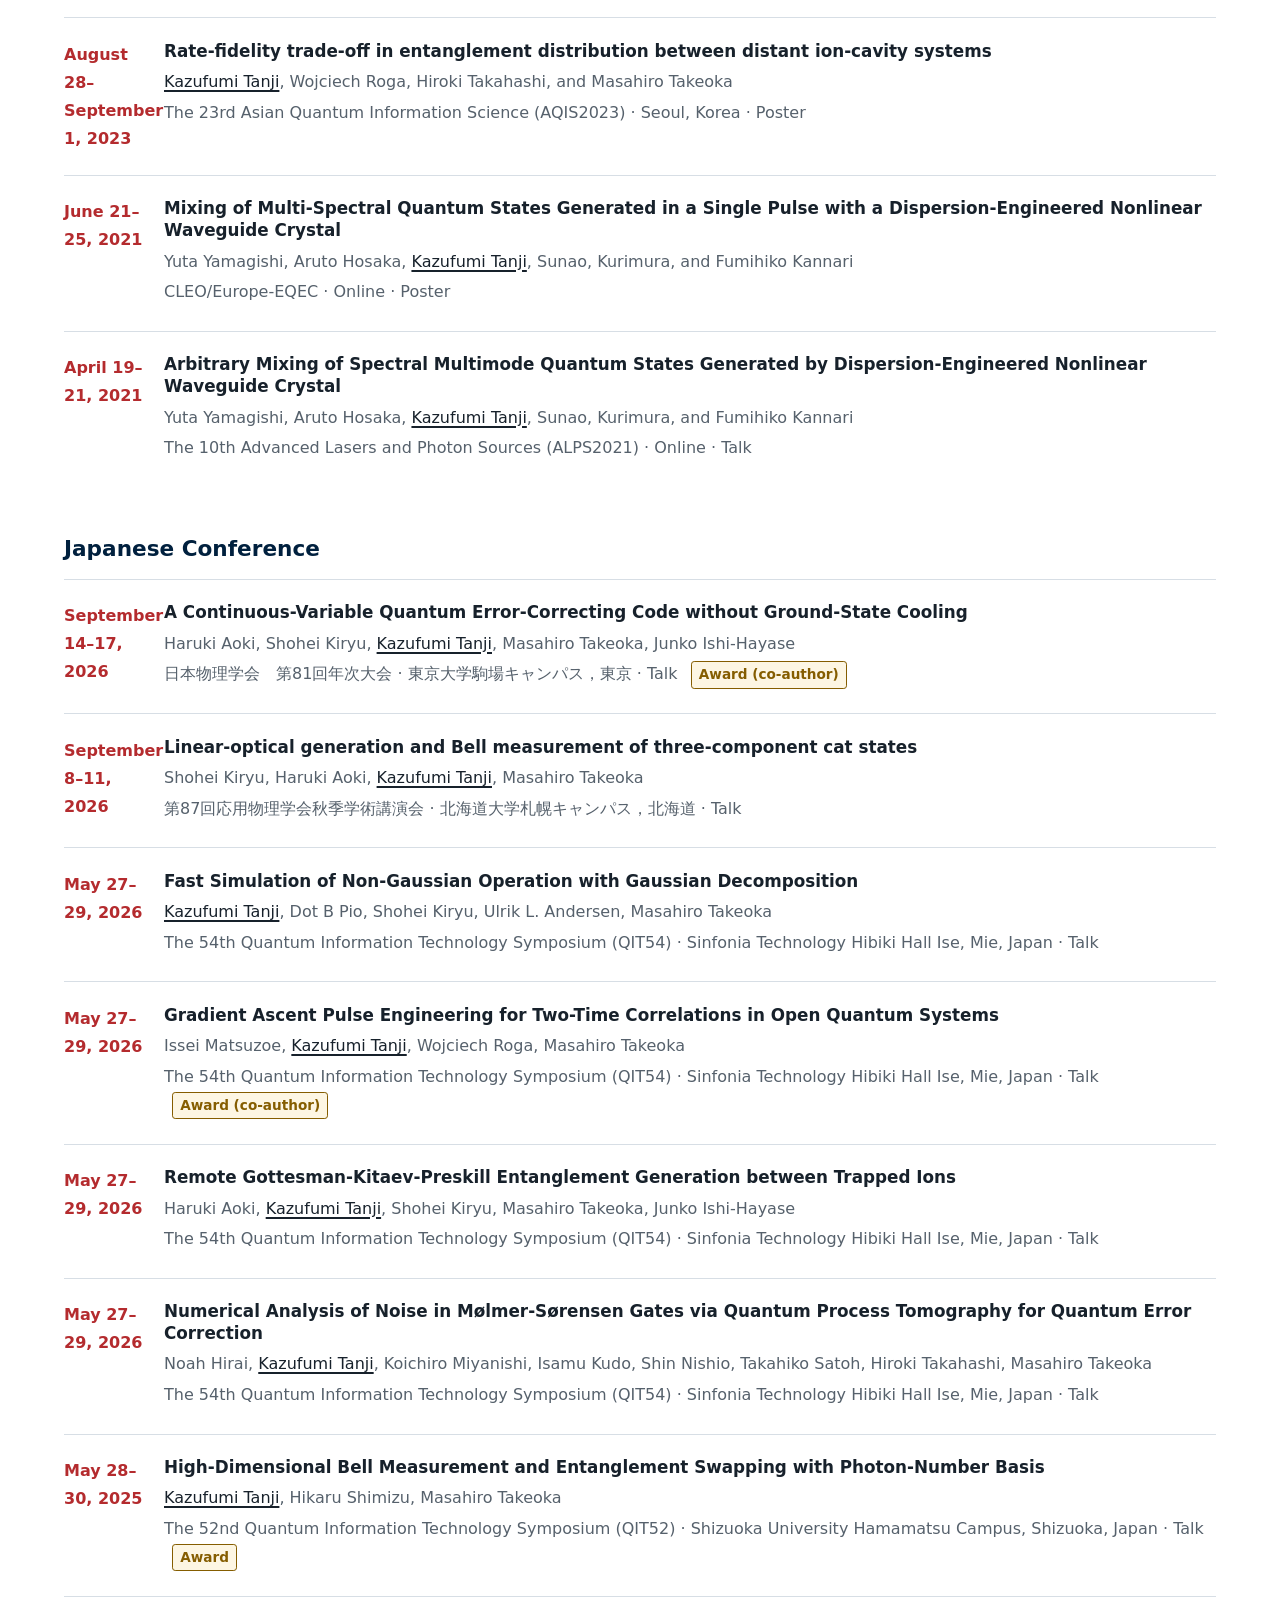
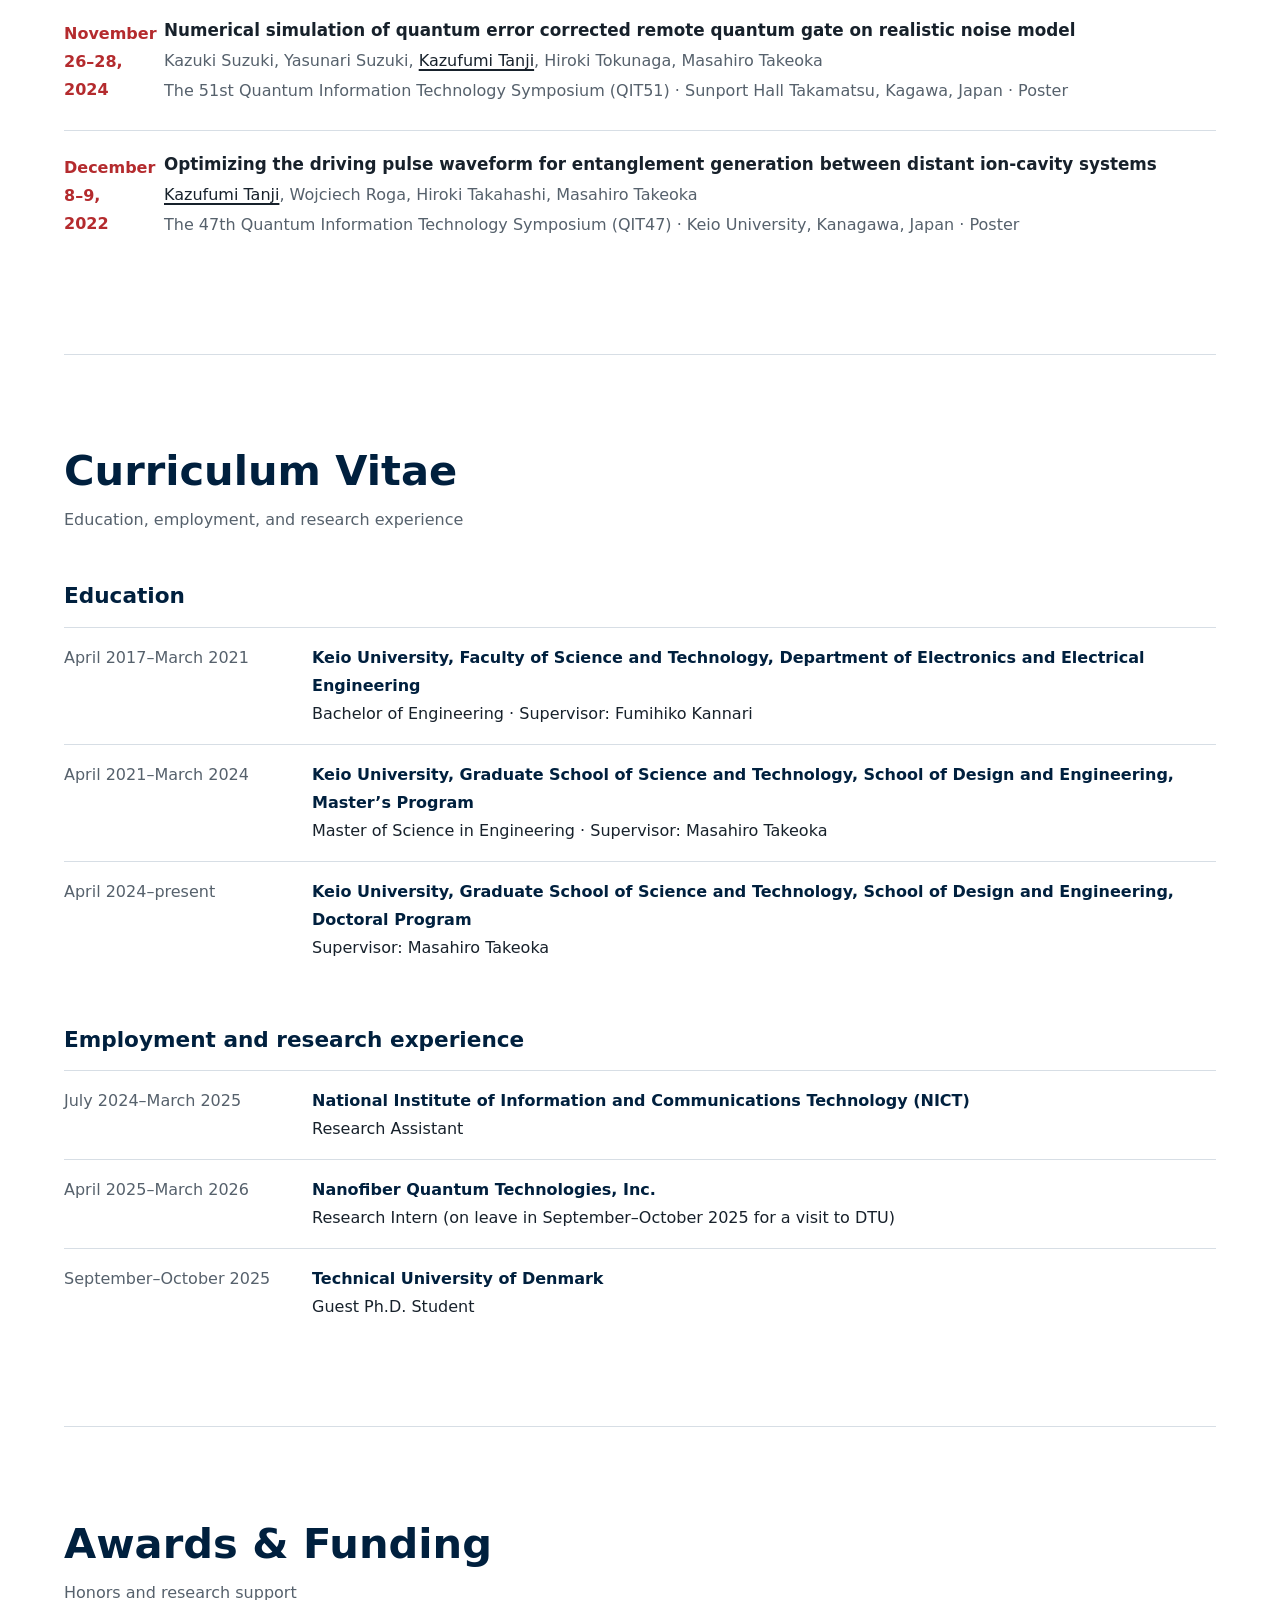
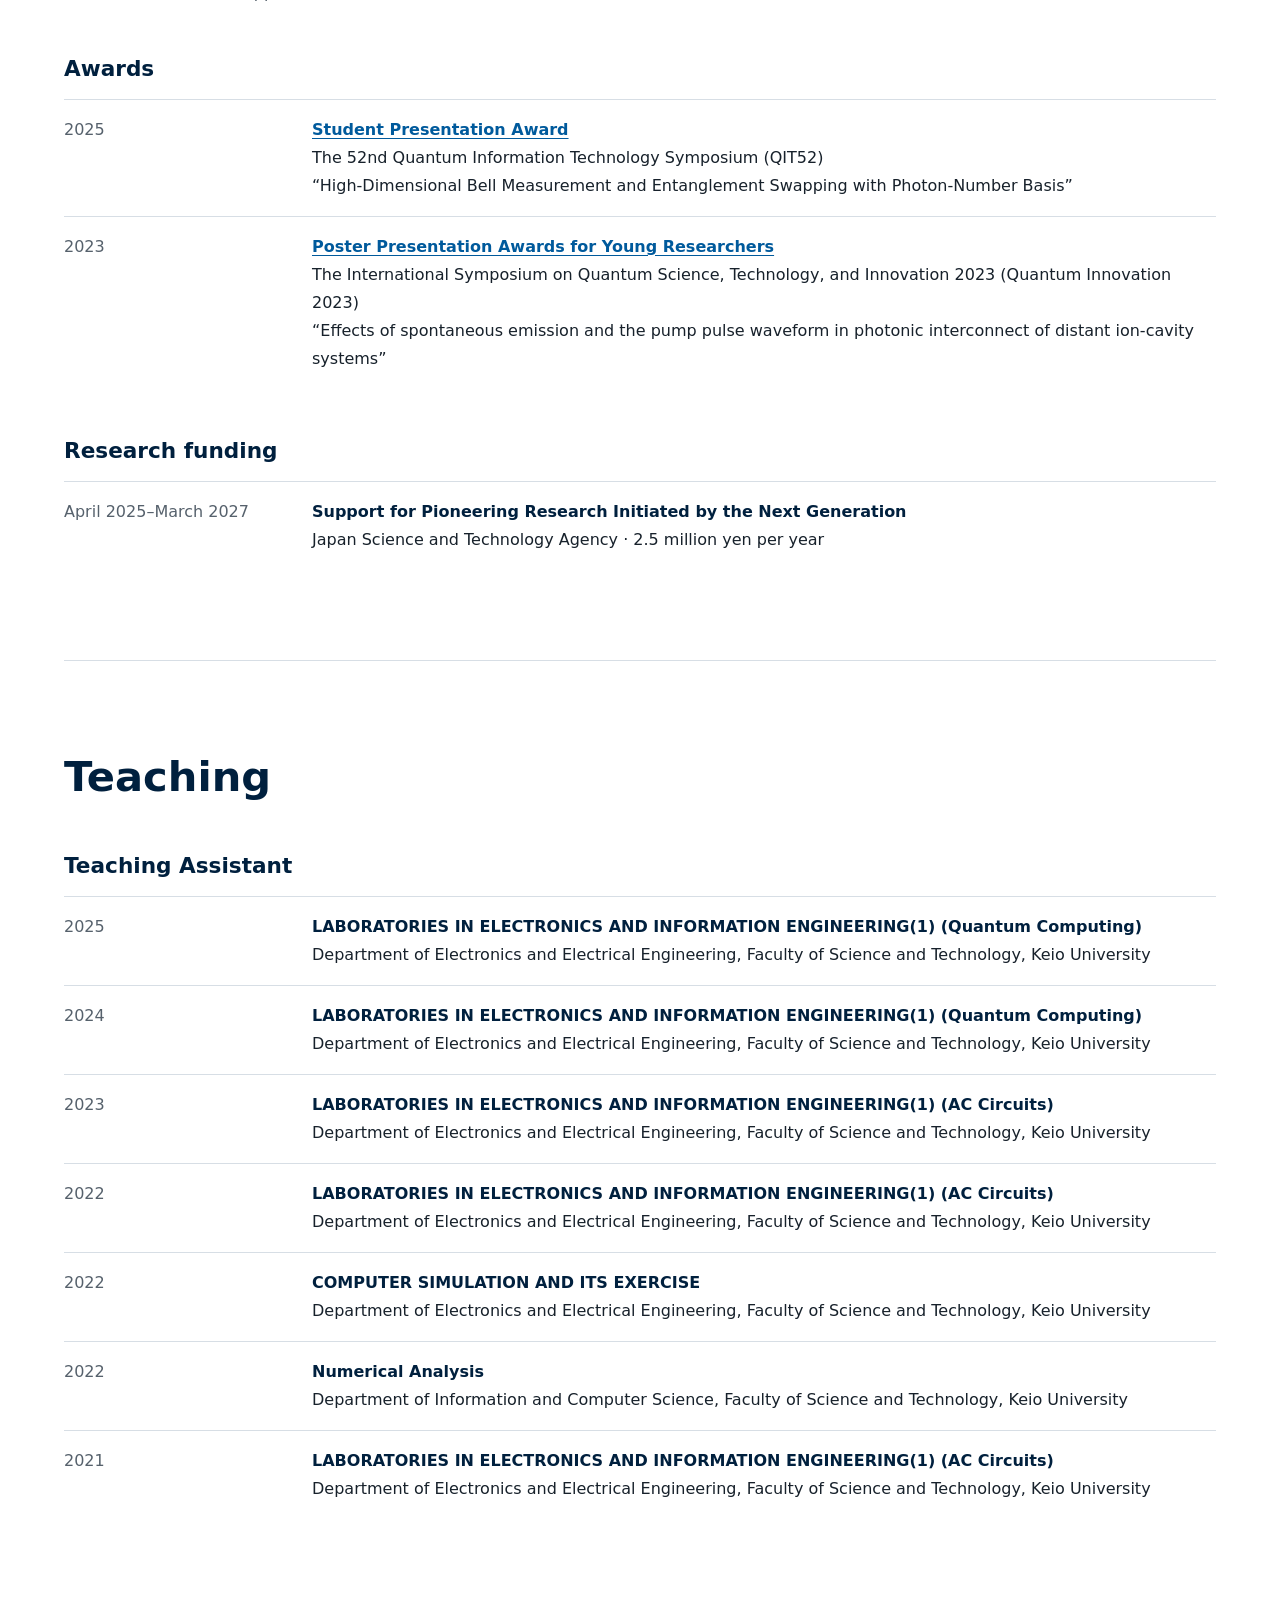
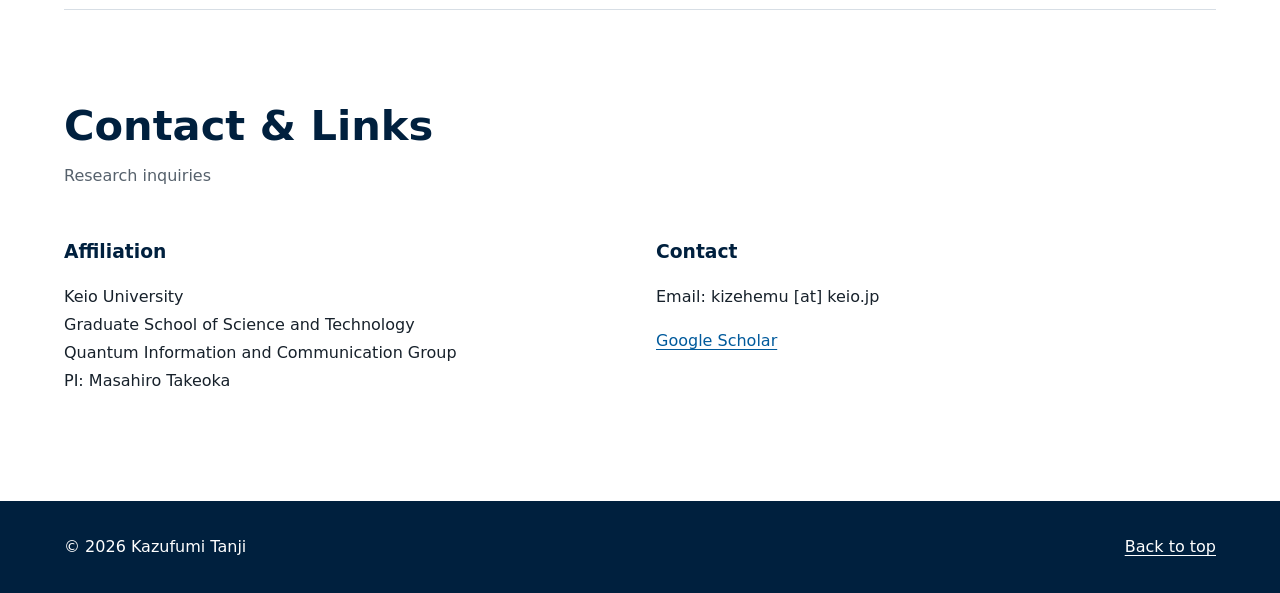
==== commit 155ad400: "Correct master's degree title to Master of Science in Engineering Co-Authored-By: Claude Opus 5.5 <n" ====
--- a/en/index.html
+++ b/en/index.html
@@ -28,7 +28,7 @@
       <div class="section-heading"><h2 id="cv-title">Curriculum Vitae</h2><p>Education, employment, and research experience</p></div>
       <h3 class="subsection-title">Education</h3><ol class="timeline">
         <li><span class="period">April 2017–March 2021</span><span><strong>Keio University, Faculty of Science and Technology, Department of Electronics and Electrical Engineering</strong><br>Bachelor of Engineering · Supervisor: Fumihiko Kannari</span></li>
-        <li><span class="period">April 2021–March 2024</span><span><strong>Keio University, Graduate School of Science and Technology, School of Design and Engineering, Master’s Program</strong><br>Master of Engineering · Supervisor: Masahiro Takeoka</span></li>
+        <li><span class="period">April 2021–March 2024</span><span><strong>Keio University, Graduate School of Science and Technology, School of Design and Engineering, Master’s Program</strong><br>Master of Science in Engineering · Supervisor: Masahiro Takeoka</span></li>
         <li><span class="period">April 2024–present</span><span><strong>Keio University, Graduate School of Science and Technology, School of Design and Engineering, Doctoral Program</strong><br>Supervisor: Masahiro Takeoka</span></li>
       </ol>
       <h3 class="subsection-title">Employment and research experience</h3><ol class="timeline">
